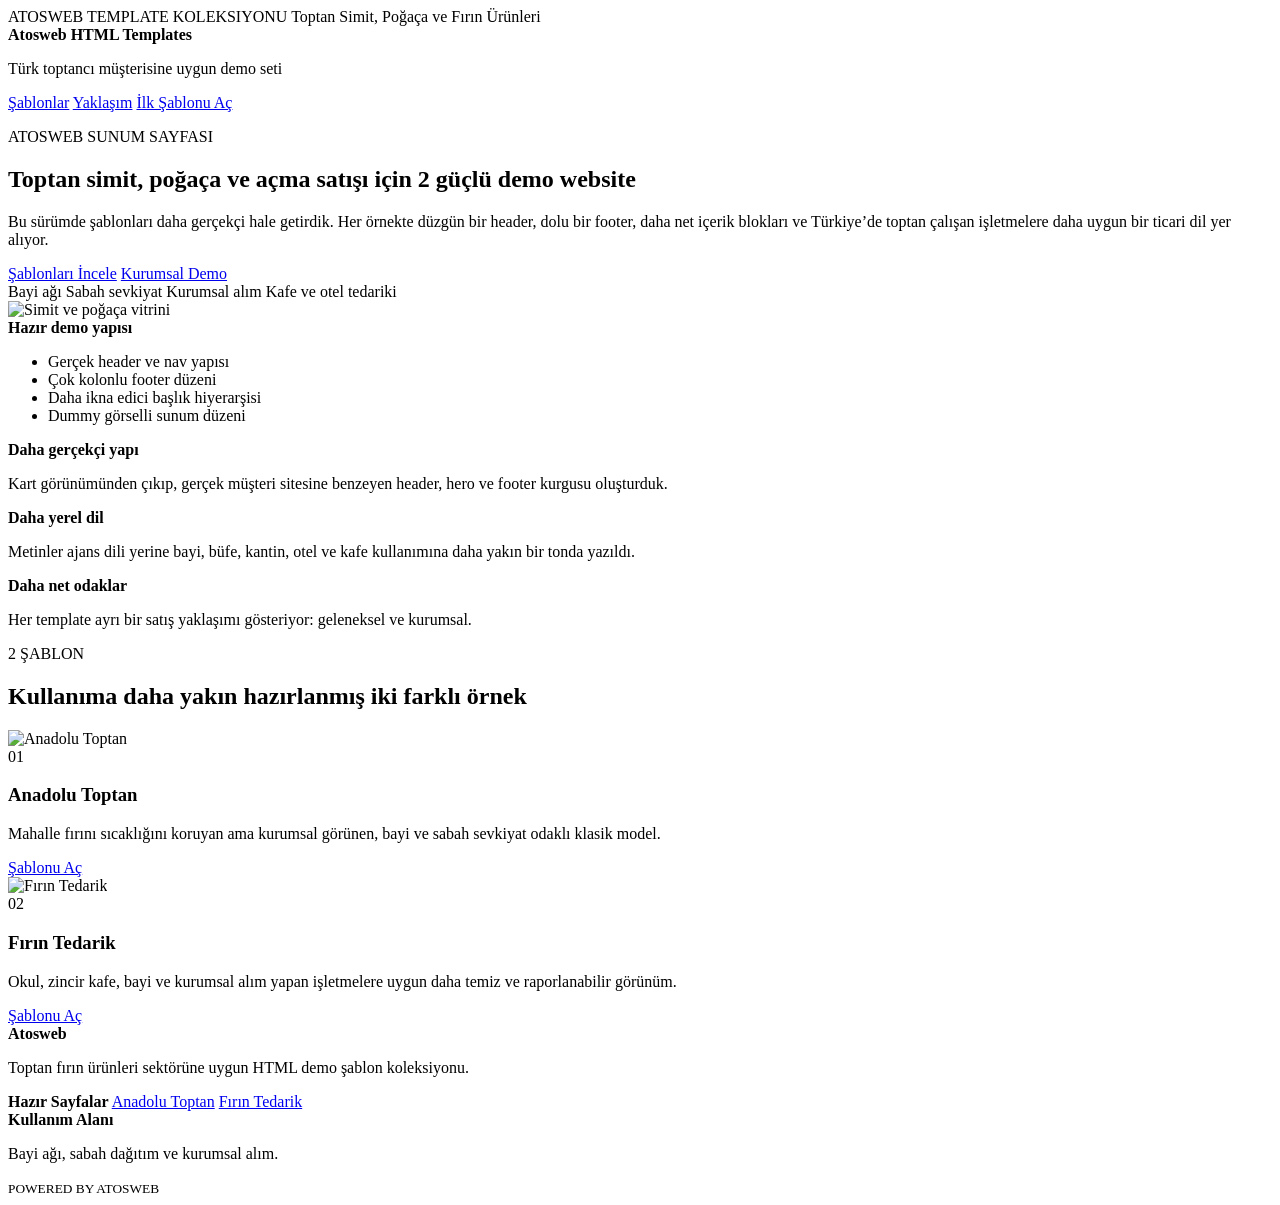
==== index.html @ 0aaf2537 "Add overview page for template pack 1" ====
<!DOCTYPE html>
<html lang="tr">
  <head>
    <meta charset="UTF-8" />
    <meta name="viewport" content="width=device-width, initial-scale=1.0" />
    <title>Atosweb HTML Templates</title>
    <link rel="preconnect" href="https://fonts.googleapis.com" />
    <link rel="preconnect" href="https://fonts.gstatic.com" crossorigin />
    <link
      href="https://fonts.googleapis.com/css2?family=Manrope:wght@400;500;700;800&family=Merriweather:wght@700&display=swap"
      rel="stylesheet"
    />
    <link rel="stylesheet" href="assets/overview.css" />
  </head>
  <body>
    <div class="utility-bar">
      <div class="container utility-inner">
        <span>ATOSWEB TEMPLATE KOLEKSIYONU</span>
        <span>Toptan Simit, Poğaça ve Fırın Ürünleri</span>
      </div>
    </div>

    <header class="site-header">
      <div class="container nav-row">
        <div class="brand-block">
          <div>
            <strong>Atosweb HTML Templates</strong>
            <p>Türk toptancı müşterisine uygun demo seti</p>
          </div>
        </div>
        <nav class="main-nav">
          <a href="#sablonlar">Şablonlar</a>
          <a href="#neden">Yaklaşım</a>
          <a href="./anadolu-toptan/index.html" class="nav-cta">İlk Şablonu Aç</a>
        </nav>
      </div>
    </header>

    <main>
      <section class="hero">
        <div class="container hero-grid">
          <div class="hero-copy">
            <p class="eyebrow">ATOSWEB SUNUM SAYFASI</p>
            <h1>Toptan simit, poğaça ve açma satışı için 2 güçlü demo website</h1>
            <p class="lead">
              Bu sürümde şablonları daha gerçekçi hale getirdik. Her örnekte düzgün bir
              header, dolu bir footer, daha net içerik blokları ve Türkiye’de toptan
              çalışan işletmelere daha uygun bir ticari dil yer alıyor.
            </p>
            <div class="hero-actions">
              <a href="#sablonlar" class="button primary">Şablonları İncele</a>
              <a href="./firin-tedarik/index.html" class="button secondary">Kurumsal Demo</a>
            </div>
            <div class="hero-tags">
              <span>Bayi ağı</span>
              <span>Sabah sevkiyat</span>
              <span>Kurumsal alım</span>
              <span>Kafe ve otel tedariki</span>
            </div>
          </div>
          <div class="hero-panel">
            <img src="https://commons.wikimedia.org/wiki/Special:Redirect/file/Simit,%20%C3%A7%C3%B6rek,%20a%C3%A7ma%20and%20po%C4%9Fa%C3%A7a.jpg" alt="Simit ve poğaça vitrini" />
            <div class="hero-panel-body">
              <strong>Hazır demo yapısı</strong>
              <ul>
                <li>Gerçek header ve nav yapısı</li>
                <li>Çok kolonlu footer düzeni</li>
                <li>Daha ikna edici başlık hiyerarşisi</li>
                <li>Dummy görselli sunum düzeni</li>
              </ul>
            </div>
          </div>
        </div>
      </section>

      <section class="intro-section" id="neden">
        <div class="container intro-grid">
          <article>
            <strong>Daha gerçekçi yapı</strong>
            <p>
              Kart görünümünden çıkıp, gerçek müşteri sitesine benzeyen header, hero ve
              footer kurgusu oluşturduk.
            </p>
          </article>
          <article>
            <strong>Daha yerel dil</strong>
            <p>
              Metinler ajans dili yerine bayi, büfe, kantin, otel ve kafe kullanımına daha
              yakın bir tonda yazıldı.
            </p>
          </article>
          <article>
            <strong>Daha net odaklar</strong>
            <p>
              Her template ayrı bir satış yaklaşımı gösteriyor: geleneksel ve kurumsal.
            </p>
          </article>
        </div>
      </section>

      <section class="templates" id="sablonlar">
        <div class="container">
          <div class="section-head">
            <p class="eyebrow">2 ŞABLON</p>
            <h2>Kullanıma daha yakın hazırlanmış iki farklı örnek</h2>
          </div>
          <div class="template-grid">
            <article class="template-card">
              <img src="https://commons.wikimedia.org/wiki/Special:Redirect/file/Simit,%20%C3%A7%C3%B6rek,%20a%C3%A7ma%20and%20po%C4%9Fa%C3%A7a.jpg" alt="Anadolu Toptan" />
              <div class="card-body">
                <span class="card-no">01</span>
                <h3>Anadolu Toptan</h3>
                <p>
                  Mahalle fırını sıcaklığını koruyan ama kurumsal görünen, bayi ve sabah
                  sevkiyat odaklı klasik model.
                </p>
                <a href="./anadolu-toptan/index.html">Şablonu Aç</a>
              </div>
            </article>

            <article class="template-card">
              <img src="https://commons.wikimedia.org/wiki/Special:Redirect/file/Turkish_Simit.jpg" alt="Fırın Tedarik" />
              <div class="card-body">
                <span class="card-no">02</span>
                <h3>Fırın Tedarik</h3>
                <p>
                  Okul, zincir kafe, bayi ve kurumsal alım yapan işletmelere uygun daha
                  temiz ve raporlanabilir görünüm.
                </p>
                <a href="./firin-tedarik/index.html">Şablonu Aç</a>
              </div>
            </article>
          </div>
        </div>
      </section>
    </main>

    <footer class="site-footer">
      <div class="container footer-grid">
        <div>
          <strong>Atosweb</strong>
          <p>Toptan fırın ürünleri sektörüne uygun HTML demo şablon koleksiyonu.</p>
        </div>
        <div>
          <strong>Hazır Sayfalar</strong>
          <a href="./anadolu-toptan/index.html">Anadolu Toptan</a>
          <a href="./firin-tedarik/index.html">Fırın Tedarik</a>
        </div>
        <div>
          <strong>Kullanım Alanı</strong>
          <p>Bayi ağı, sabah dağıtım ve kurumsal alım.</p>
        </div>
      </div>
      <div class="container footer-bottom">
        <small>POWERED BY ATOSWEB</small>
      </div>
    </footer>
  </body>
</html>
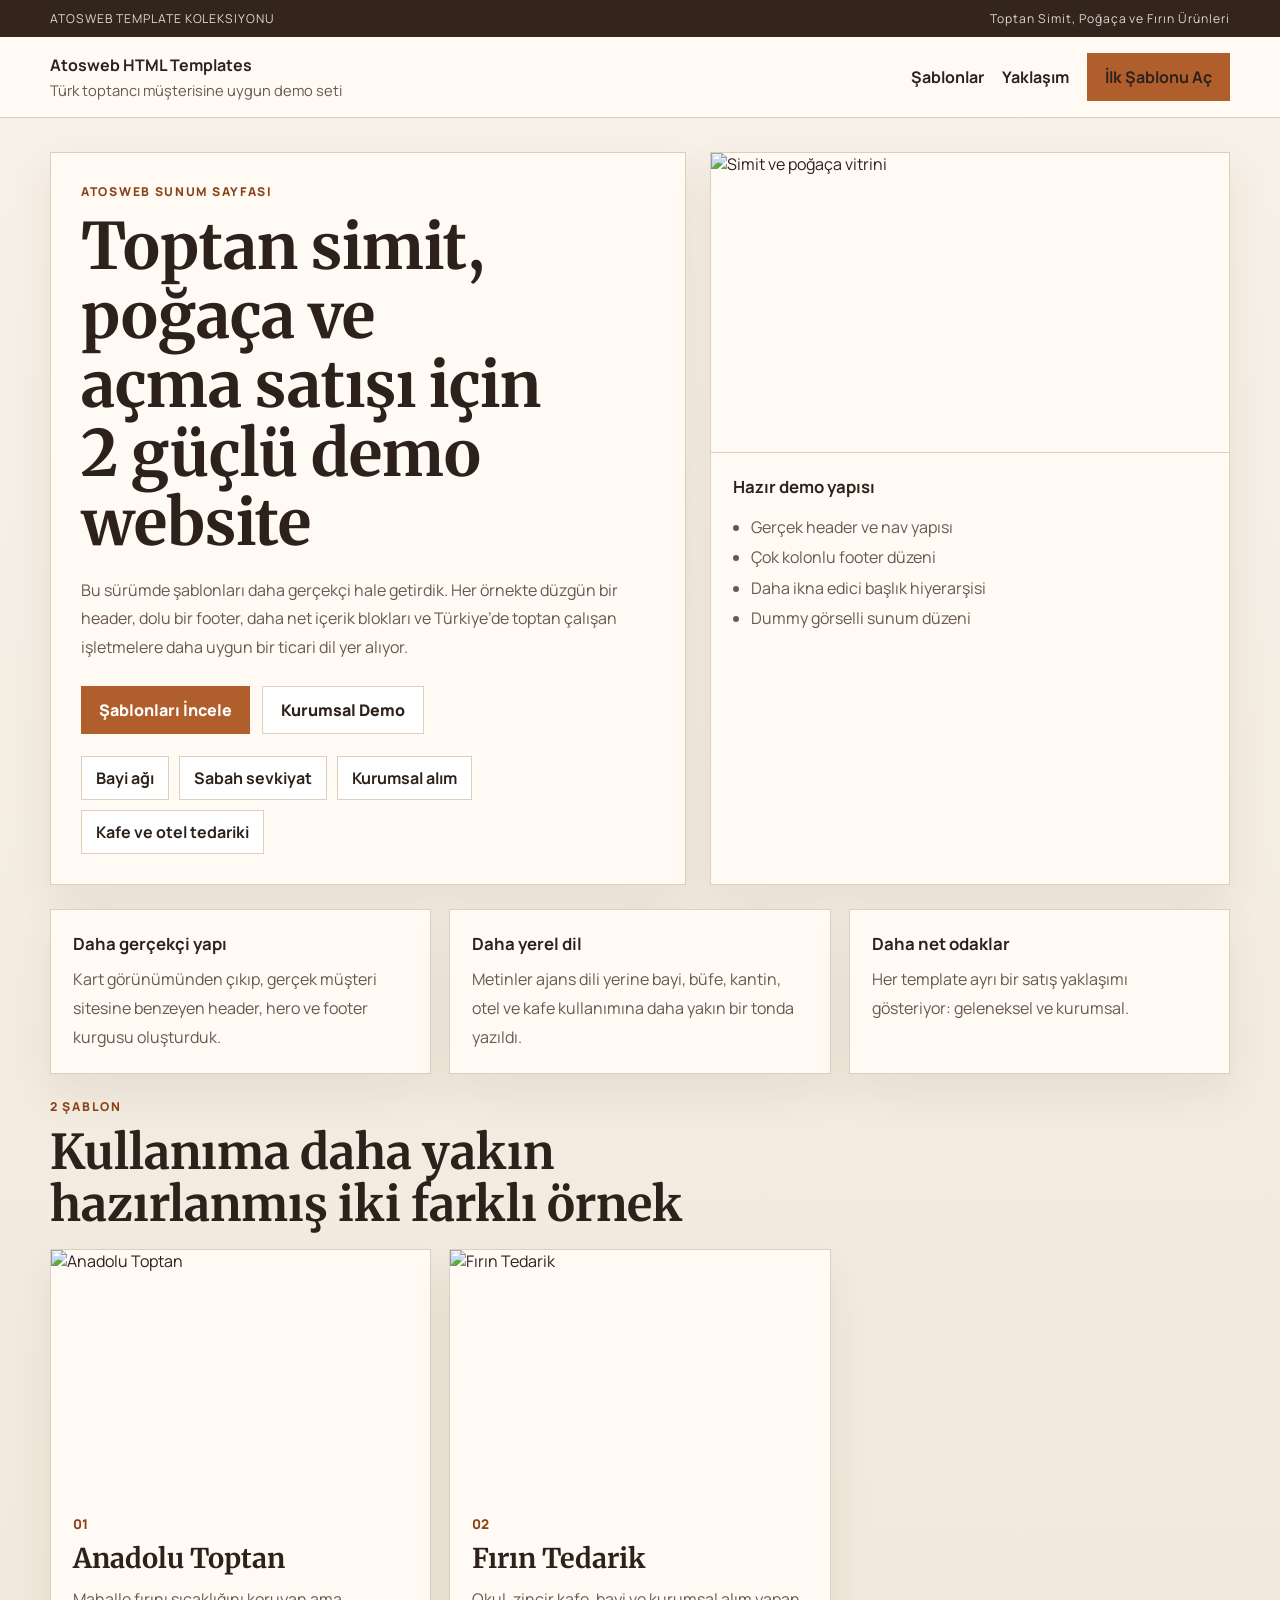
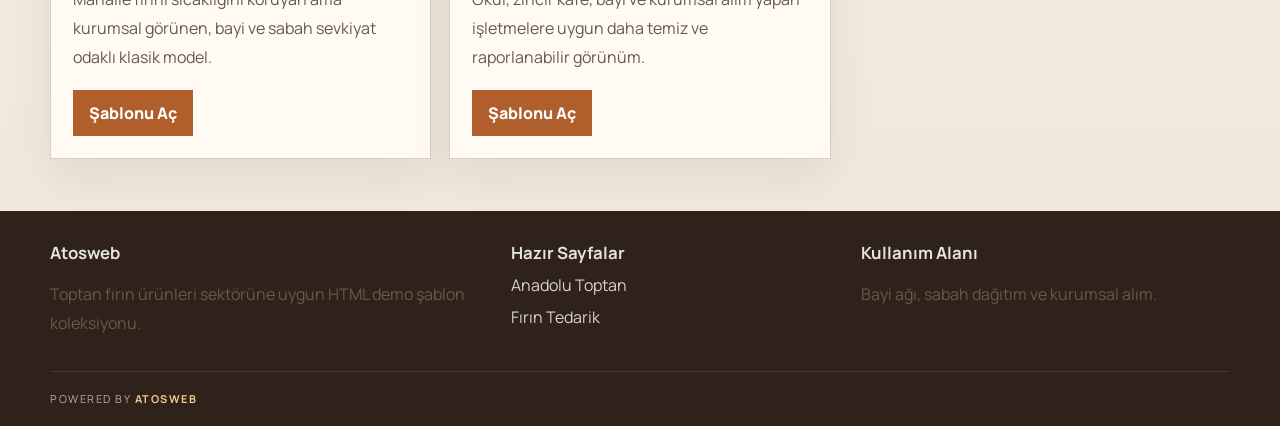
==== commit 6dd9a631: "Professionalize templates with richer content and Bursa localization - Rebuild both templates with m" ====
--- a/index.html
+++ b/index.html
@@ -152,7 +152,7 @@
         </div>
       </div>
       <div class="container footer-bottom">
-        <small>POWERED BY ATOSWEB</small>
+        <small>POWERED BY <a href="https://atos.web.tr" target="_blank" rel="noopener">ATOSWEB</a></small>
       </div>
     </footer>
   </body>
--- a/assets/overview.css
+++ b/assets/overview.css
@@ -0,0 +1,359 @@
+:root {
+  --bg: #efe7da;
+  --paper: #fffaf4;
+  --white: #ffffff;
+  --text: #2d221b;
+  --muted: #68594d;
+  --accent: #b15e2d;
+  --accent-dark: #8d4318;
+  --line: #decebd;
+  --shadow: 0 18px 40px rgba(72, 48, 30, 0.08);
+}
+
+* {
+  box-sizing: border-box;
+}
+
+body {
+  margin: 0;
+  font-family: "Manrope", sans-serif;
+  color: var(--text);
+  background: linear-gradient(180deg, #f8f1e8 0%, var(--bg) 100%);
+}
+
+.container {
+  width: min(1180px, calc(100% - 32px));
+  margin: 0 auto;
+}
+
+.utility-bar {
+  background: #34251c;
+  color: rgba(255, 255, 255, 0.82);
+  font-size: 0.76rem;
+  letter-spacing: 0.08em;
+}
+
+.utility-inner {
+  display: flex;
+  justify-content: space-between;
+  gap: 16px;
+  padding: 10px 0;
+}
+
+.site-header {
+  position: sticky;
+  top: 0;
+  z-index: 10;
+  background: rgba(255, 250, 244, 0.95);
+  border-bottom: 1px solid var(--line);
+  backdrop-filter: blur(10px);
+}
+
+.nav-row {
+  display: flex;
+  justify-content: space-between;
+  align-items: center;
+  gap: 20px;
+  padding: 16px 0;
+}
+
+.brand-block {
+  display: flex;
+  align-items: center;
+  gap: 14px;
+}
+
+.brand-logo {
+  display: block;
+  width: 118px;
+  height: auto;
+}
+
+.brand-block strong {
+  display: block;
+  font-size: 1rem;
+}
+
+.brand-block p {
+  margin: 4px 0 0;
+  color: var(--muted);
+  font-size: 0.92rem;
+}
+
+.main-nav {
+  display: flex;
+  align-items: center;
+  gap: 18px;
+}
+
+.main-nav a {
+  color: var(--text);
+  text-decoration: none;
+  font-weight: 700;
+}
+
+.nav-cta,
+.button.primary,
+.template-card a {
+  color: white;
+  background: var(--accent);
+}
+
+.nav-cta,
+.button {
+  display: inline-flex;
+  align-items: center;
+  justify-content: center;
+  min-height: 48px;
+  padding: 0 18px;
+}
+
+.hero {
+  padding: 34px 0 24px;
+}
+
+.hero-grid {
+  display: grid;
+  grid-template-columns: 1.1fr 0.9fr;
+  gap: 24px;
+  align-items: stretch;
+}
+
+.hero-copy,
+.hero-panel,
+.intro-grid article,
+.template-card {
+  border: 1px solid var(--line);
+  background: var(--paper);
+  box-shadow: var(--shadow);
+}
+
+.hero-copy {
+  padding: 30px;
+}
+
+.eyebrow {
+  margin: 0 0 12px;
+  color: var(--accent-dark);
+  text-transform: uppercase;
+  letter-spacing: 0.14em;
+  font-size: 0.76rem;
+  font-weight: 800;
+}
+
+h1,
+h2,
+h3 {
+  margin: 0;
+  font-family: "Merriweather", serif;
+  line-height: 1.08;
+}
+
+h1 {
+  font-size: clamp(2.4rem, 5vw, 4.3rem);
+  max-width: 11ch;
+}
+
+.lead,
+.card-body p,
+.intro-grid p,
+.footer-grid p {
+  color: var(--muted);
+  line-height: 1.8;
+}
+
+.lead {
+  margin: 18px 0 0;
+  max-width: 60ch;
+}
+
+.hero-actions {
+  display: flex;
+  gap: 12px;
+  margin-top: 24px;
+}
+
+.button {
+  text-decoration: none;
+  font-weight: 800;
+}
+
+.button.secondary {
+  color: var(--text);
+  border: 1px solid var(--line);
+  background: var(--white);
+}
+
+.hero-tags {
+  display: flex;
+  flex-wrap: wrap;
+  gap: 10px;
+  margin-top: 22px;
+}
+
+.hero-tags span {
+  padding: 10px 14px;
+  border: 1px solid var(--line);
+  background: white;
+  font-weight: 700;
+}
+
+.hero-panel {
+  overflow: hidden;
+}
+
+.hero-panel img,
+.template-card img {
+  display: block;
+  width: 100%;
+  object-fit: cover;
+}
+
+.hero-panel img {
+  height: 300px;
+  border-bottom: 1px solid var(--line);
+}
+
+.hero-panel-body {
+  padding: 22px;
+}
+
+.hero-panel-body strong,
+.intro-grid strong,
+.footer-grid strong {
+  display: block;
+  font-size: 1.05rem;
+}
+
+.hero-panel-body ul {
+  margin: 14px 0 0;
+  padding-left: 18px;
+  color: var(--muted);
+  line-height: 1.9;
+}
+
+.intro-section,
+.templates {
+  padding-bottom: 24px;
+}
+
+.intro-grid,
+.template-grid,
+.footer-grid {
+  display: grid;
+  gap: 18px;
+}
+
+.intro-grid {
+  grid-template-columns: repeat(3, minmax(0, 1fr));
+}
+
+.intro-grid article {
+  padding: 22px;
+}
+
+.intro-grid p {
+  margin: 10px 0 0;
+}
+
+.section-head {
+  max-width: 680px;
+  margin-bottom: 18px;
+}
+
+h2 {
+  font-size: clamp(2rem, 4vw, 3rem);
+}
+
+.template-grid {
+  grid-template-columns: repeat(3, minmax(0, 1fr));
+}
+
+.template-card {
+  overflow: hidden;
+}
+
+.template-card img {
+  height: 240px;
+}
+
+.card-body {
+  padding: 22px;
+}
+
+.card-no {
+  color: var(--accent-dark);
+  font-size: 0.84rem;
+  font-weight: 800;
+}
+
+.card-body h3 {
+  margin-top: 10px;
+  font-size: 1.7rem;
+}
+
+.card-body p {
+  margin: 12px 0 18px;
+}
+
+.template-card a {
+  display: inline-flex;
+  align-items: center;
+  justify-content: center;
+  min-height: 46px;
+  padding: 0 16px;
+  text-decoration: none;
+  font-weight: 800;
+}
+
+.site-footer {
+  margin-top: 28px;
+  background: #2f221a;
+  color: rgba(255, 255, 255, 0.88);
+}
+
+.footer-grid {
+  grid-template-columns: 1.2fr 0.9fr 1fr;
+  padding: 30px 0 18px;
+}
+
+.footer-grid a {
+  display: block;
+  margin-top: 10px;
+  color: rgba(255, 255, 255, 0.8);
+  text-decoration: none;
+}
+
+.footer-bottom {
+  padding: 14px 0 18px;
+  border-top: 1px solid rgba(255, 255, 255, 0.1);
+}
+
+.footer-bottom small {
+  color: rgba(255, 255, 255, 0.64);
+  font-size: 0.68rem;
+  letter-spacing: 0.14em;
+}
+.footer-bottom small a {
+  color: #f4c791;
+  text-decoration: none;
+  font-weight: 700;
+  transition: color 0.2s;
+}
+.footer-bottom small a:hover { color: #fff; }
+
+@media (max-width: 980px) {
+  .hero-grid,
+  .intro-grid,
+  .template-grid,
+  .footer-grid {
+    grid-template-columns: 1fr;
+  }
+
+  .nav-row,
+  .main-nav,
+  .utility-inner {
+    flex-direction: column;
+    align-items: flex-start;
+  }
+}
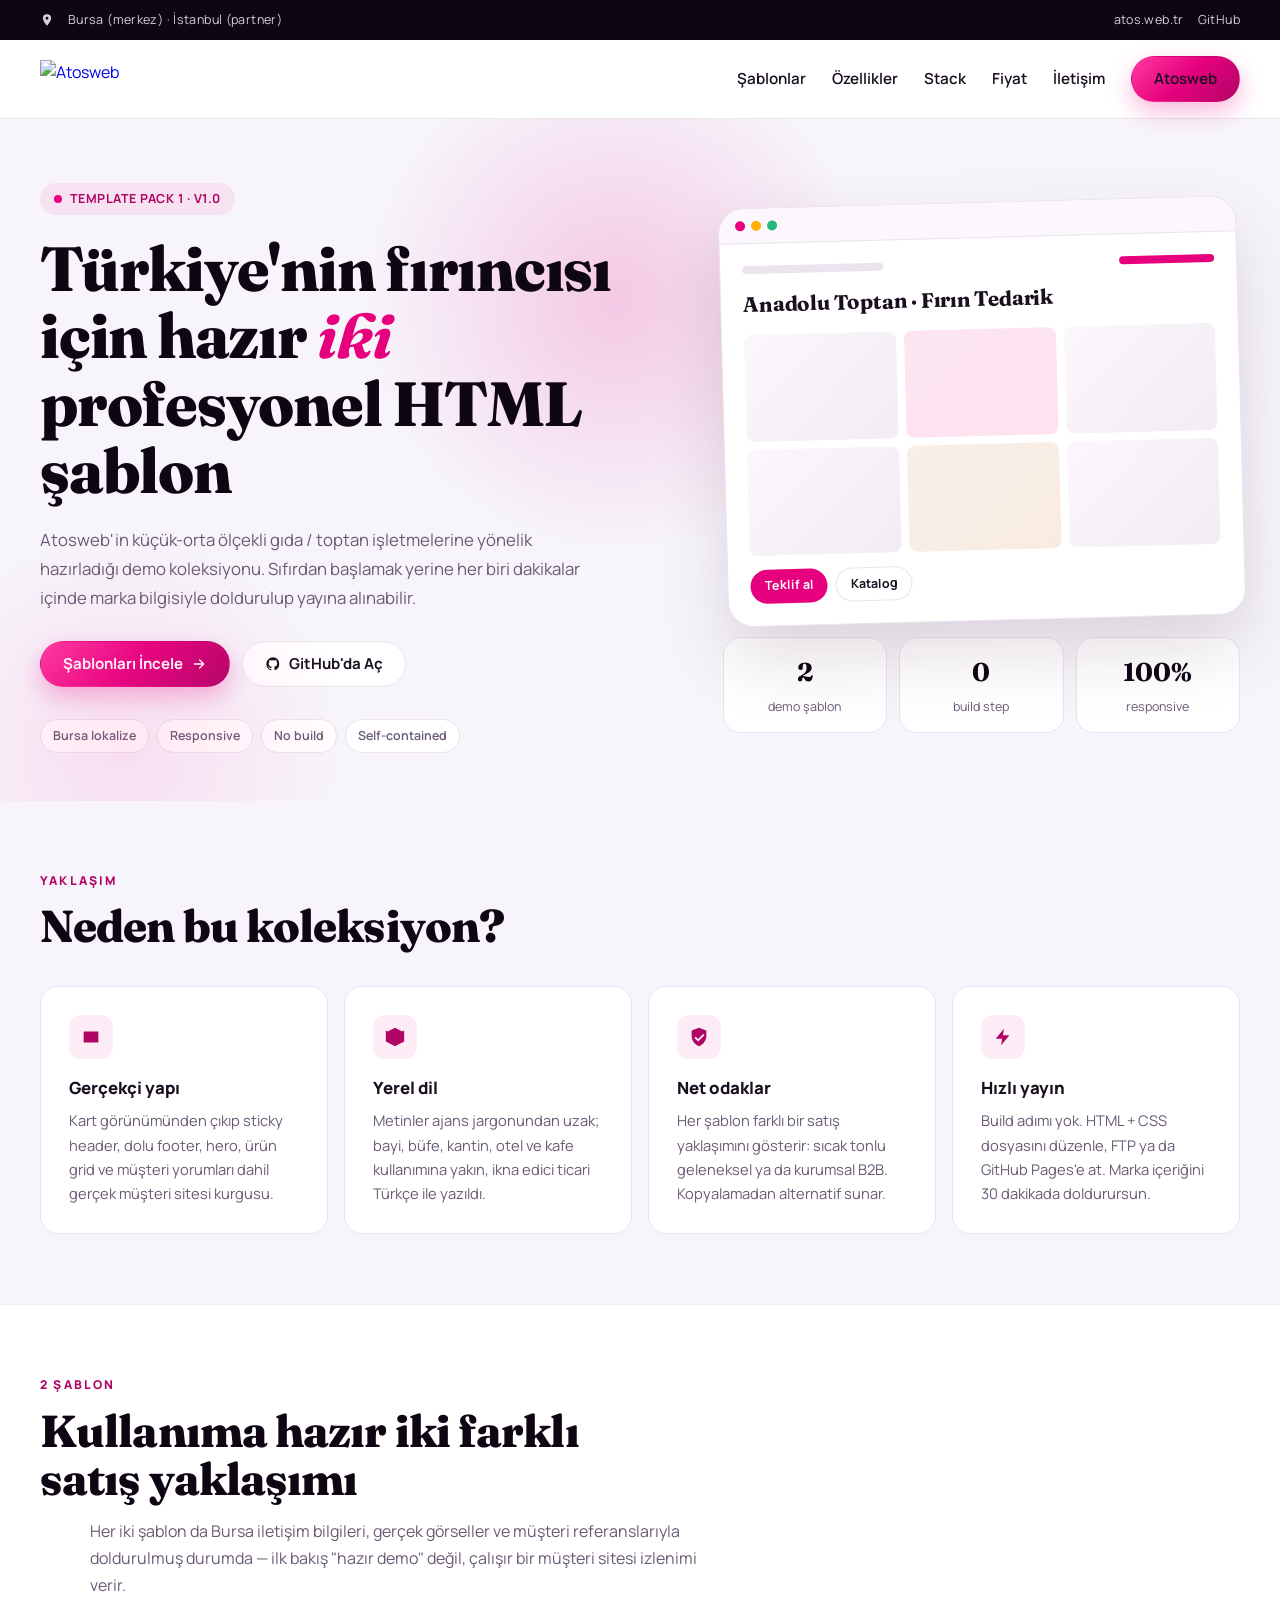
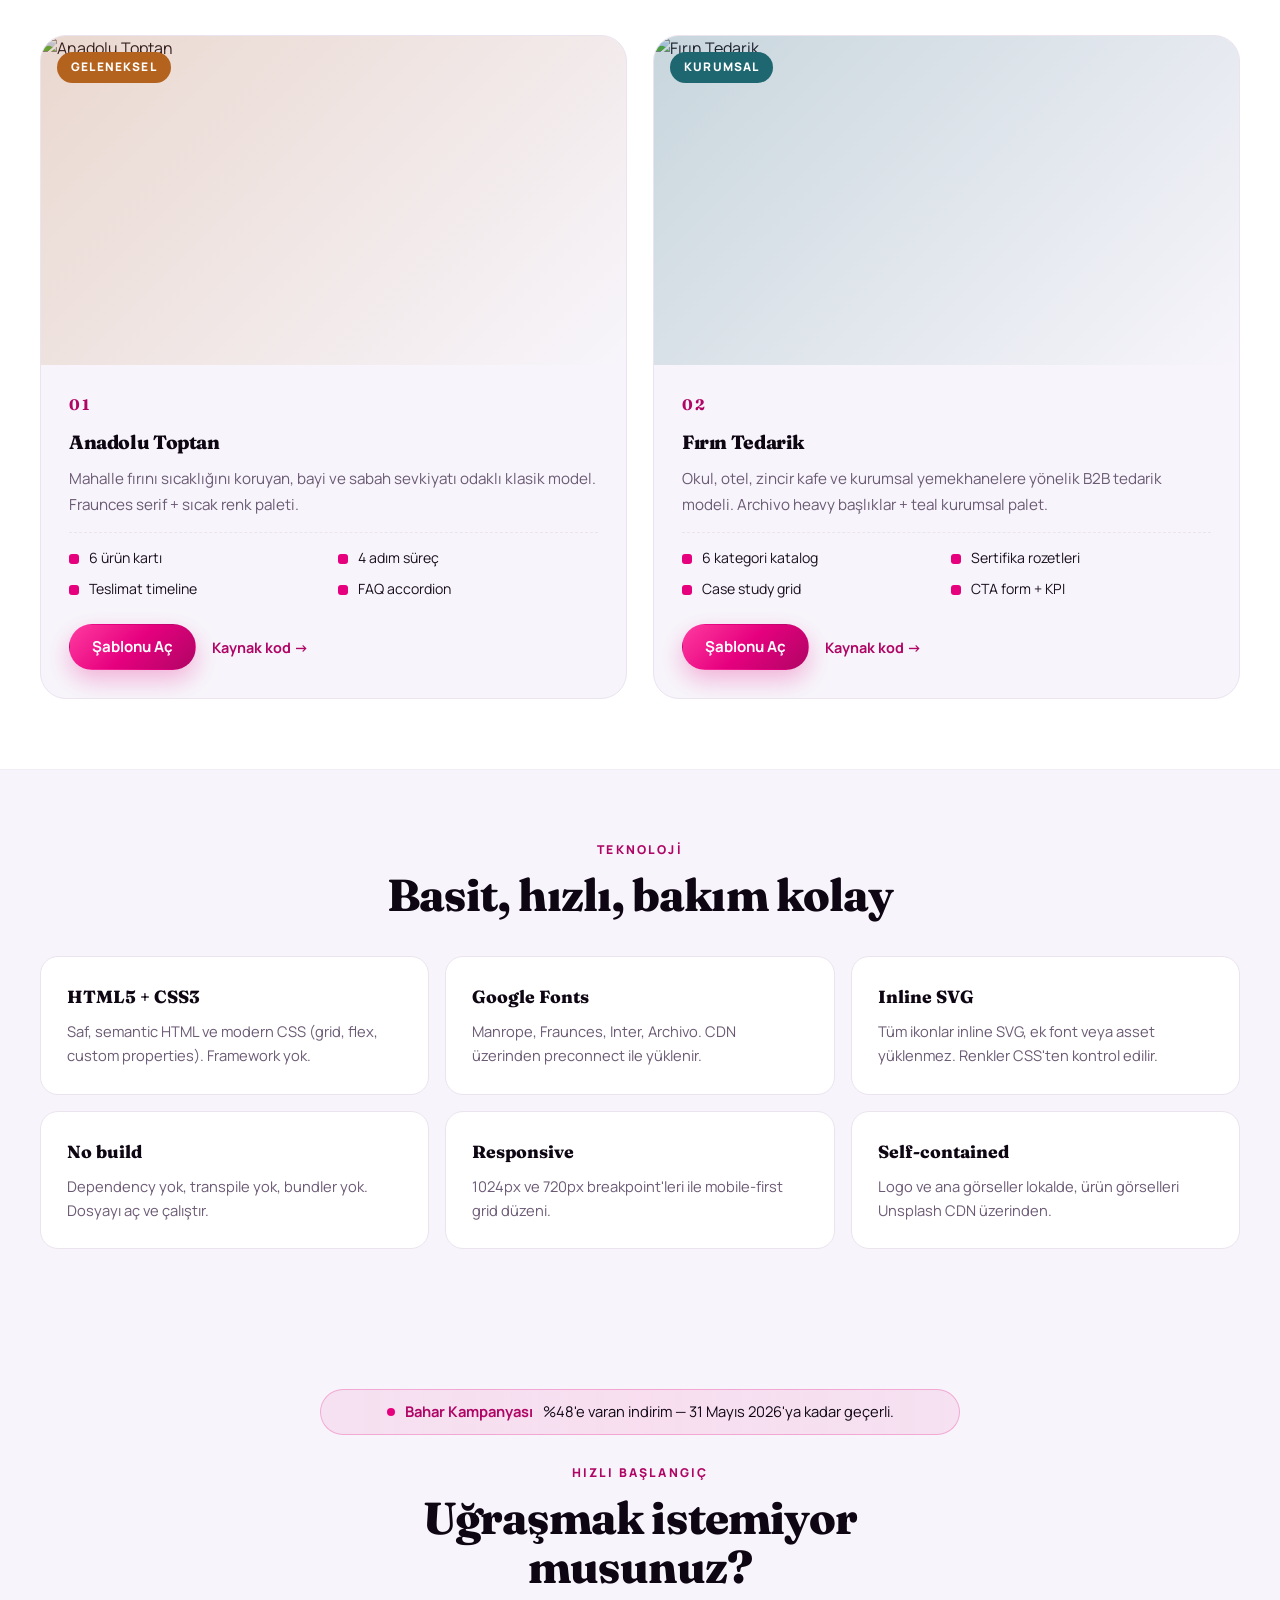
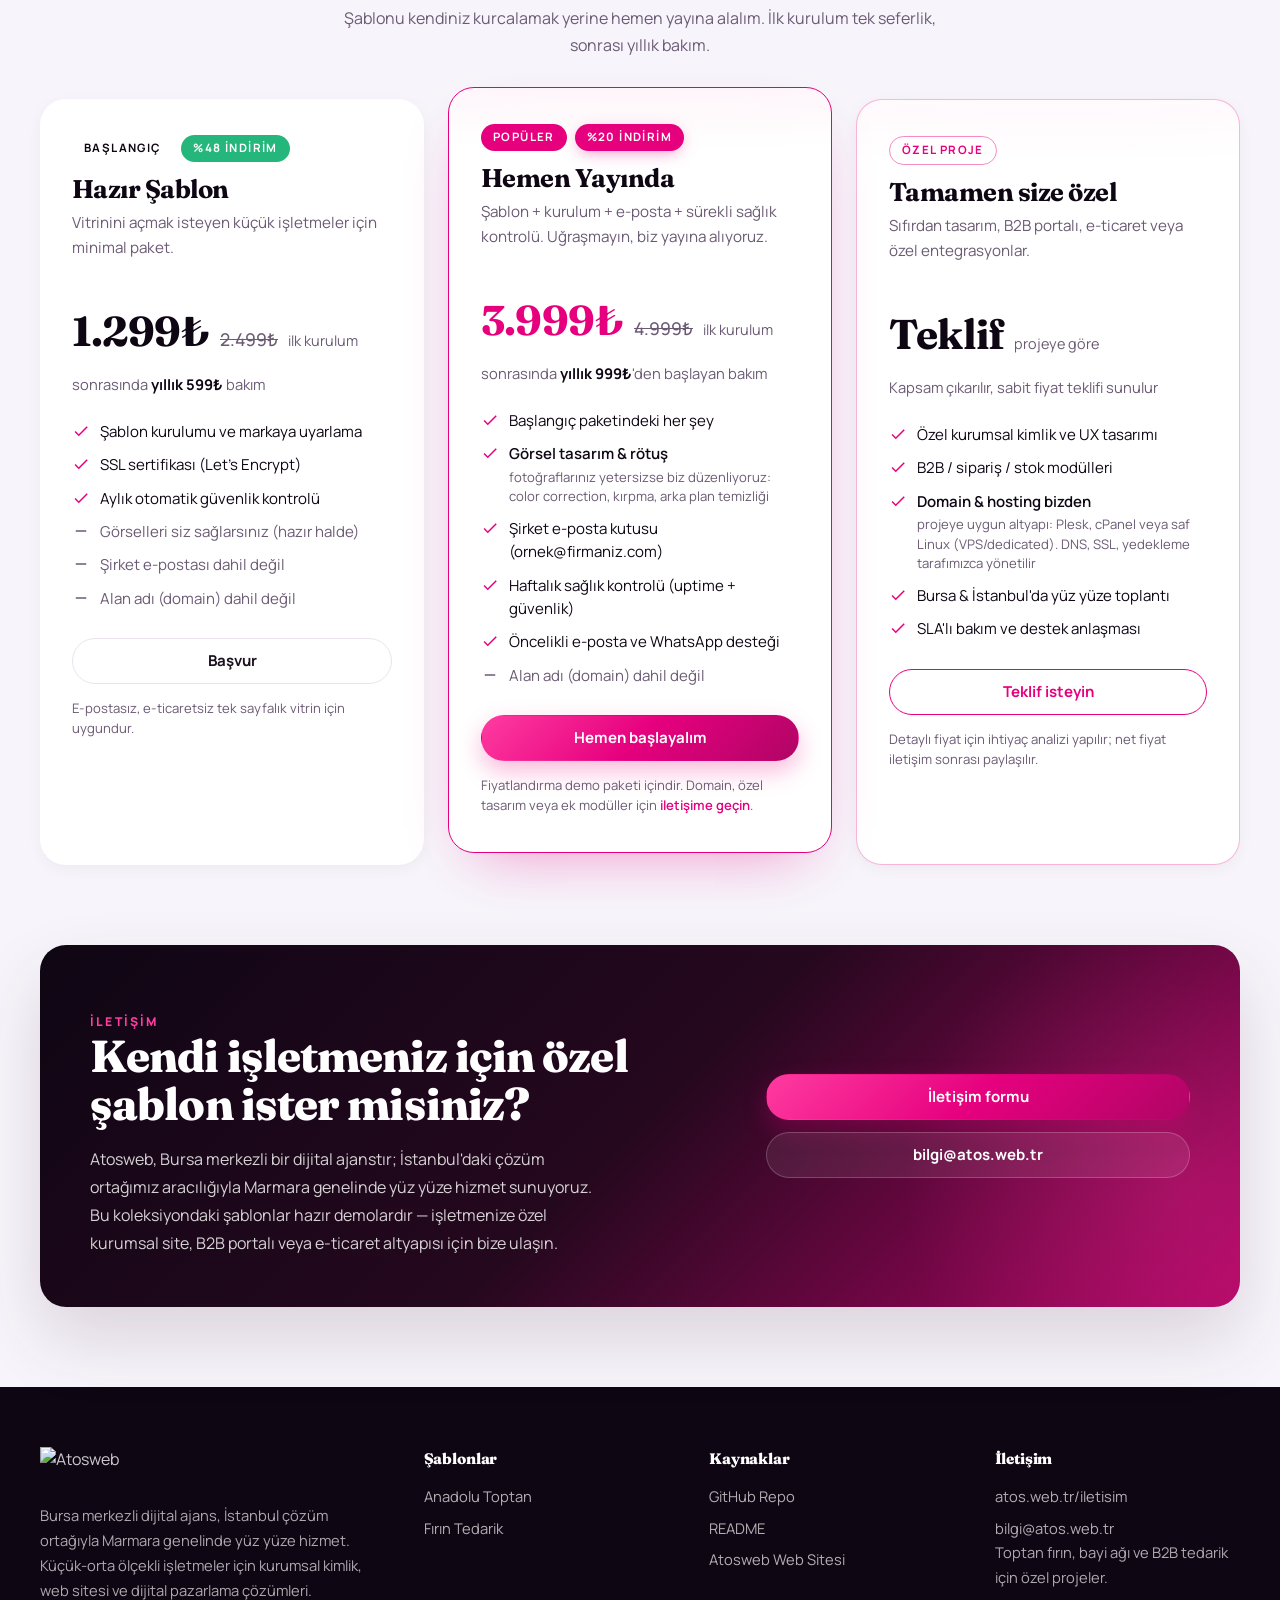
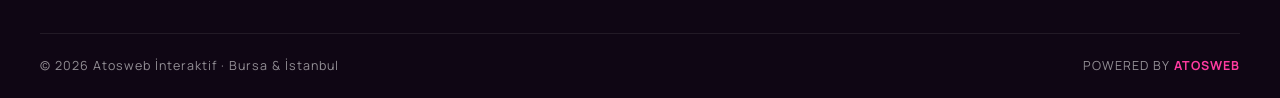
==== commit 1c40546b: "Redesign landing with Fusya brand, pricing tiers, and campaign banner - Rebuild landing page around " ====
--- a/index.html
+++ b/index.html
@@ -3,11 +3,15 @@
   <head>
     <meta charset="UTF-8" />
     <meta name="viewport" content="width=device-width, initial-scale=1.0" />
-    <title>Atosweb HTML Templates</title>
+    <title>Atosweb Template Pack 1 — HTML Demo Koleksiyonu</title>
+    <meta
+      name="description"
+      content="Atosweb'in Bursa merkezli, İstanbul çözüm ortaklı ekibinin küçük-orta ölçekli işletmeler için hazırladığı HTML şablon koleksiyonu. Anadolu Toptan ve Fırın Tedarik demo sayfaları."
+    />
     <link rel="preconnect" href="https://fonts.googleapis.com" />
     <link rel="preconnect" href="https://fonts.gstatic.com" crossorigin />
     <link
-      href="https://fonts.googleapis.com/css2?family=Manrope:wght@400;500;700;800&family=Merriweather:wght@700&display=swap"
+      href="https://fonts.googleapis.com/css2?family=Manrope:wght@400;500;600;700;800&family=Fraunces:ital,wght@0,700;0,800;1,600&display=swap"
       rel="stylesheet"
     />
     <link rel="stylesheet" href="assets/overview.css" />
@@ -15,23 +19,29 @@
   <body>
     <div class="utility-bar">
       <div class="container utility-inner">
-        <span>ATOSWEB TEMPLATE KOLEKSIYONU</span>
-        <span>Toptan Simit, Poğaça ve Fırın Ürünleri</span>
+        <span>
+          <svg viewBox="0 0 24 24" aria-hidden="true"><path d="M12 2a7 7 0 0 0-7 7c0 5.25 7 13 7 13s7-7.75 7-13a7 7 0 0 0-7-7Zm0 9.5A2.5 2.5 0 1 1 12 6.5a2.5 2.5 0 0 1 0 5Z" fill="currentColor"/></svg>
+          Bursa (merkez) · İstanbul (partner)
+        </span>
+        <span>
+          <a href="https://atos.web.tr" target="_blank" rel="noopener">atos.web.tr</a>
+          <a href="https://github.com/altariann/atosweb-template-pack-1" target="_blank" rel="noopener">GitHub</a>
+        </span>
       </div>
     </div>
 
     <header class="site-header">
       <div class="container nav-row">
-        <div class="brand-block">
-          <div>
-            <strong>Atosweb HTML Templates</strong>
-            <p>Türk toptancı müşterisine uygun demo seti</p>
-          </div>
-        </div>
+        <a class="brand" href="#" aria-label="Atosweb">
+          <img src="https://atos.web.tr/assets/images/logos/atosweb-2021-Logo-Fusya.PNG" alt="Atosweb" />
+        </a>
         <nav class="main-nav">
           <a href="#sablonlar">Şablonlar</a>
-          <a href="#neden">Yaklaşım</a>
-          <a href="./anadolu-toptan/index.html" class="nav-cta">İlk Şablonu Aç</a>
+          <a href="#ozellikler">Özellikler</a>
+          <a href="#stack">Stack</a>
+          <a href="#fiyat">Fiyat</a>
+          <a href="#iletisim">İletişim</a>
+          <a href="https://atos.web.tr" target="_blank" rel="noopener" class="nav-cta">Atosweb</a>
         </nav>
       </div>
     </header>
@@ -40,61 +50,96 @@
       <section class="hero">
         <div class="container hero-grid">
           <div class="hero-copy">
-            <p class="eyebrow">ATOSWEB SUNUM SAYFASI</p>
-            <h1>Toptan simit, poğaça ve açma satışı için 2 güçlü demo website</h1>
+            <span class="badge">
+              <span class="dot"></span> Template Pack 1 · v1.0
+            </span>
+            <h1>Türkiye'nin fırıncısı için hazır <em>iki</em> profesyonel HTML şablon</h1>
             <p class="lead">
-              Bu sürümde şablonları daha gerçekçi hale getirdik. Her örnekte düzgün bir
-              header, dolu bir footer, daha net içerik blokları ve Türkiye’de toptan
-              çalışan işletmelere daha uygun bir ticari dil yer alıyor.
+              Atosweb'in küçük-orta ölçekli gıda / toptan işletmelerine yönelik hazırladığı
+              demo koleksiyonu. Sıfırdan başlamak yerine her biri dakikalar içinde marka
+              bilgisiyle doldurulup yayına alınabilir.
             </p>
             <div class="hero-actions">
-              <a href="#sablonlar" class="button primary">Şablonları İncele</a>
-              <a href="./firin-tedarik/index.html" class="button secondary">Kurumsal Demo</a>
+              <a href="#sablonlar" class="button primary">
+                Şablonları İncele
+                <svg viewBox="0 0 24 24" aria-hidden="true"><path d="M5 12h14m-6-6 6 6-6 6" stroke="currentColor" stroke-width="2" stroke-linecap="round" stroke-linejoin="round" fill="none"/></svg>
+              </a>
+              <a href="https://github.com/altariann/atosweb-template-pack-1" target="_blank" rel="noopener" class="button secondary">
+                <svg viewBox="0 0 24 24" aria-hidden="true"><path d="M12 2a10 10 0 0 0-3.2 19.5c.5.1.7-.2.7-.5v-1.7c-2.8.6-3.4-1.3-3.4-1.3-.5-1.2-1.1-1.5-1.1-1.5-.9-.6.1-.6.1-.6 1 .1 1.5 1 1.5 1 .9 1.5 2.4 1.1 3 .8.1-.7.4-1.1.6-1.4-2.2-.3-4.6-1.1-4.6-5 0-1.1.4-2 1-2.7-.1-.3-.5-1.3.1-2.7 0 0 .8-.3 2.7 1a9.4 9.4 0 0 1 5 0c1.9-1.3 2.7-1 2.7-1 .5 1.4.2 2.4.1 2.7.6.7 1 1.6 1 2.7 0 3.9-2.4 4.7-4.6 5 .4.3.7.9.7 1.8v2.7c0 .3.2.6.7.5A10 10 0 0 0 12 2Z" fill="currentColor"/></svg>
+                GitHub'da Aç
+              </a>
             </div>
             <div class="hero-tags">
-              <span>Bayi ağı</span>
-              <span>Sabah sevkiyat</span>
-              <span>Kurumsal alım</span>
-              <span>Kafe ve otel tedariki</span>
+              <span>Bursa lokalize</span>
+              <span>Responsive</span>
+              <span>No build</span>
+              <span>Self-contained</span>
             </div>
           </div>
-          <div class="hero-panel">
-            <img src="https://commons.wikimedia.org/wiki/Special:Redirect/file/Simit,%20%C3%A7%C3%B6rek,%20a%C3%A7ma%20and%20po%C4%9Fa%C3%A7a.jpg" alt="Simit ve poğaça vitrini" />
-            <div class="hero-panel-body">
-              <strong>Hazır demo yapısı</strong>
-              <ul>
-                <li>Gerçek header ve nav yapısı</li>
-                <li>Çok kolonlu footer düzeni</li>
-                <li>Daha ikna edici başlık hiyerarşisi</li>
-                <li>Dummy görselli sunum düzeni</li>
-              </ul>
+          <aside class="hero-panel">
+            <div class="hero-preview">
+              <div class="preview-dots"><i></i><i></i><i></i></div>
+              <div class="preview-body">
+                <div class="preview-row">
+                  <span class="bar w-30"></span>
+                  <span class="bar bar-accent w-20"></span>
+                </div>
+                <div class="preview-title">Anadolu Toptan · Fırın Tedarik</div>
+                <div class="preview-grid">
+                  <span></span><span></span><span></span>
+                  <span></span><span></span><span></span>
+                </div>
+                <div class="preview-cta">
+                  <span class="pill">Teklif al</span>
+                  <span class="pill alt">Katalog</span>
+                </div>
+              </div>
             </div>
-          </div>
-        </div>
-      </section>
-
-      <section class="intro-section" id="neden">
-        <div class="container intro-grid">
-          <article>
-            <strong>Daha gerçekçi yapı</strong>
-            <p>
-              Kart görünümünden çıkıp, gerçek müşteri sitesine benzeyen header, hero ve
-              footer kurgusu oluşturduk.
-            </p>
-          </article>
-          <article>
-            <strong>Daha yerel dil</strong>
-            <p>
-              Metinler ajans dili yerine bayi, büfe, kantin, otel ve kafe kullanımına daha
-              yakın bir tonda yazıldı.
-            </p>
-          </article>
-          <article>
-            <strong>Daha net odaklar</strong>
-            <p>
-              Her template ayrı bir satış yaklaşımı gösteriyor: geleneksel ve kurumsal.
-            </p>
-          </article>
+            <div class="preview-stats">
+              <article><strong>2</strong><span>demo şablon</span></article>
+              <article><strong>0</strong><span>build step</span></article>
+              <article><strong>100%</strong><span>responsive</span></article>
+            </div>
+          </aside>
+        </div>
+      </section>
+
+      <section class="intro-section" id="ozellikler">
+        <div class="container">
+          <div class="section-head">
+            <p class="eyebrow">YAKLAŞIM</p>
+            <h2>Neden bu koleksiyon?</h2>
+          </div>
+          <div class="intro-grid">
+            <article>
+              <div class="ico">
+                <svg viewBox="0 0 24 24"><path d="M4 6h16v12H4z M7 9h10v2H7z M7 13h10v2H7z" fill="currentColor"/></svg>
+              </div>
+              <strong>Gerçekçi yapı</strong>
+              <p>Kart görünümünden çıkıp sticky header, dolu footer, hero, ürün grid ve müşteri yorumları dahil gerçek müşteri sitesi kurgusu.</p>
+            </article>
+            <article>
+              <div class="ico">
+                <svg viewBox="0 0 24 24"><path d="M12 2 2 7l10 5 10-5-10-5Zm0 8L2 5v12l10 5 10-5V5l-10 5Z" fill="currentColor"/></svg>
+              </div>
+              <strong>Yerel dil</strong>
+              <p>Metinler ajans jargonundan uzak; bayi, büfe, kantin, otel ve kafe kullanımına yakın, ikna edici ticari Türkçe ile yazıldı.</p>
+            </article>
+            <article>
+              <div class="ico">
+                <svg viewBox="0 0 24 24"><path d="M12 2 4 5v6c0 5 3.4 9.6 8 11 4.6-1.4 8-6 8-11V5l-8-3Zm-1 15-4-4 1.4-1.4L11 14.2l5.6-5.6L18 10l-7 7Z" fill="currentColor"/></svg>
+              </div>
+              <strong>Net odaklar</strong>
+              <p>Her şablon farklı bir satış yaklaşımını gösterir: sıcak tonlu geleneksel ya da kurumsal B2B. Kopyalamadan alternatif sunar.</p>
+            </article>
+            <article>
+              <div class="ico">
+                <svg viewBox="0 0 24 24"><path d="M13 3 4 14h7l-1 7 9-11h-7l1-7Z" fill="currentColor"/></svg>
+              </div>
+              <strong>Hızlı yayın</strong>
+              <p>Build adımı yok. HTML + CSS dosyasını düzenle, FTP ya da GitHub Pages'e at. Marka içeriğini 30 dakikada doldurursun.</p>
+            </article>
+          </div>
         </div>
       </section>
 
@@ -102,34 +147,278 @@
         <div class="container">
           <div class="section-head">
             <p class="eyebrow">2 ŞABLON</p>
-            <h2>Kullanıma daha yakın hazırlanmış iki farklı örnek</h2>
+            <h2>Kullanıma hazır iki farklı satış yaklaşımı</h2>
+            <p class="section-sub">
+              Her iki şablon da Bursa iletişim bilgileri, gerçek görseller ve müşteri
+              referanslarıyla doldurulmuş durumda — ilk bakış "hazır demo" değil, çalışır
+              bir müşteri sitesi izlenimi verir.
+            </p>
           </div>
           <div class="template-grid">
             <article class="template-card">
-              <img src="https://commons.wikimedia.org/wiki/Special:Redirect/file/Simit,%20%C3%A7%C3%B6rek,%20a%C3%A7ma%20and%20po%C4%9Fa%C3%A7a.jpg" alt="Anadolu Toptan" />
+              <div class="card-media warm">
+                <img src="https://images.unsplash.com/photo-1509440159596-0249088772ff?auto=format&fit=crop&w=1000&q=80" alt="Anadolu Toptan" />
+                <span class="card-badge">Geleneksel</span>
+              </div>
               <div class="card-body">
                 <span class="card-no">01</span>
                 <h3>Anadolu Toptan</h3>
                 <p>
-                  Mahalle fırını sıcaklığını koruyan ama kurumsal görünen, bayi ve sabah
-                  sevkiyat odaklı klasik model.
+                  Mahalle fırını sıcaklığını koruyan, bayi ve sabah sevkiyatı odaklı
+                  klasik model. Fraunces serif + sıcak renk paleti.
                 </p>
-                <a href="./anadolu-toptan/index.html">Şablonu Aç</a>
+                <ul class="card-feats">
+                  <li>6 ürün kartı</li>
+                  <li>4 adım süreç</li>
+                  <li>Teslimat timeline</li>
+                  <li>FAQ accordion</li>
+                </ul>
+                <div class="card-actions">
+                  <a href="./anadolu-toptan/index.html" class="button primary">Şablonu Aç</a>
+                  <a href="https://github.com/altariann/atosweb-template-pack-1/tree/main/anadolu-toptan" target="_blank" rel="noopener" class="card-link">Kaynak kod →</a>
+                </div>
               </div>
             </article>
 
             <article class="template-card">
-              <img src="https://commons.wikimedia.org/wiki/Special:Redirect/file/Turkish_Simit.jpg" alt="Fırın Tedarik" />
+              <div class="card-media cool">
+                <img src="https://images.unsplash.com/photo-1608198093002-ad4e005484ec?auto=format&fit=crop&w=1000&q=80" alt="Fırın Tedarik" />
+                <span class="card-badge alt">Kurumsal</span>
+              </div>
               <div class="card-body">
                 <span class="card-no">02</span>
                 <h3>Fırın Tedarik</h3>
                 <p>
-                  Okul, zincir kafe, bayi ve kurumsal alım yapan işletmelere uygun daha
-                  temiz ve raporlanabilir görünüm.
+                  Okul, otel, zincir kafe ve kurumsal yemekhanelere yönelik B2B tedarik
+                  modeli. Archivo heavy başlıklar + teal kurumsal palet.
                 </p>
-                <a href="./firin-tedarik/index.html">Şablonu Aç</a>
-              </div>
-            </article>
+                <ul class="card-feats">
+                  <li>6 kategori katalog</li>
+                  <li>Sertifika rozetleri</li>
+                  <li>Case study grid</li>
+                  <li>CTA form + KPI</li>
+                </ul>
+                <div class="card-actions">
+                  <a href="./firin-tedarik/index.html" class="button primary">Şablonu Aç</a>
+                  <a href="https://github.com/altariann/atosweb-template-pack-1/tree/main/firin-tedarik" target="_blank" rel="noopener" class="card-link">Kaynak kod →</a>
+                </div>
+              </div>
+            </article>
+          </div>
+        </div>
+      </section>
+
+      <section class="stack-section" id="stack">
+        <div class="container">
+          <div class="section-head centered">
+            <p class="eyebrow">TEKNOLOJİ</p>
+            <h2>Basit, hızlı, bakım kolay</h2>
+          </div>
+          <div class="stack-grid">
+            <article>
+              <strong>HTML5 + CSS3</strong>
+              <p>Saf, semantic HTML ve modern CSS (grid, flex, custom properties). Framework yok.</p>
+            </article>
+            <article>
+              <strong>Google Fonts</strong>
+              <p>Manrope, Fraunces, Inter, Archivo. CDN üzerinden preconnect ile yüklenir.</p>
+            </article>
+            <article>
+              <strong>Inline SVG</strong>
+              <p>Tüm ikonlar inline SVG, ek font veya asset yüklenmez. Renkler CSS'ten kontrol edilir.</p>
+            </article>
+            <article>
+              <strong>No build</strong>
+              <p>Dependency yok, transpile yok, bundler yok. Dosyayı aç ve çalıştır.</p>
+            </article>
+            <article>
+              <strong>Responsive</strong>
+              <p>1024px ve 720px breakpoint'leri ile mobile-first grid düzeni.</p>
+            </article>
+            <article>
+              <strong>Self-contained</strong>
+              <p>Logo ve ana görseller lokalde, ürün görselleri Unsplash CDN üzerinden.</p>
+            </article>
+          </div>
+        </div>
+      </section>
+
+      <section class="pricing-section" id="fiyat">
+        <div class="container">
+          <div class="campaign-banner" role="status">
+            <span class="pulse"></span>
+            <strong>Bahar Kampanyası</strong>
+            <span>%48'e varan indirim — 31 Mayıs 2026'ya kadar geçerli.</span>
+          </div>
+          <div class="section-head centered">
+            <p class="eyebrow">HIZLI BAŞLANGIÇ</p>
+            <h2>Uğraşmak istemiyor musunuz?</h2>
+            <p class="section-sub">
+              Şablonu kendiniz kurcalamak yerine hemen yayına alalım. İlk kurulum tek seferlik,
+              sonrası yıllık bakım.
+            </p>
+          </div>
+          <div class="pricing-grid three-col">
+            <article class="pricing-card">
+              <header>
+                <span class="tag alt">Başlangıç</span>
+                <span class="tag discount">%48 indirim</span>
+                <h3>Hazır Şablon</h3>
+                <p>Vitrinini açmak isteyen küçük işletmeler için minimal paket.</p>
+              </header>
+              <div class="price">
+                <span class="amount">1.299₺</span>
+                <span class="amount-old">2.499₺</span>
+                <span class="unit">ilk kurulum</span>
+              </div>
+              <div class="price-sub">
+                sonrasında <strong>yıllık 599₺</strong> bakım
+              </div>
+              <ul class="price-list">
+                <li>
+                  <svg viewBox="0 0 24 24" aria-hidden="true"><path d="M9 16.2 4.8 12l-1.4 1.4L9 19 21 7l-1.4-1.4Z" fill="currentColor"/></svg>
+                  Şablon kurulumu ve markaya uyarlama
+                </li>
+                <li>
+                  <svg viewBox="0 0 24 24" aria-hidden="true"><path d="M9 16.2 4.8 12l-1.4 1.4L9 19 21 7l-1.4-1.4Z" fill="currentColor"/></svg>
+                  SSL sertifikası (Let's Encrypt)
+                </li>
+                <li>
+                  <svg viewBox="0 0 24 24" aria-hidden="true"><path d="M9 16.2 4.8 12l-1.4 1.4L9 19 21 7l-1.4-1.4Z" fill="currentColor"/></svg>
+                  Aylık otomatik güvenlik kontrolü
+                </li>
+                <li class="muted">
+                  <svg viewBox="0 0 24 24" aria-hidden="true"><path d="M19 13H5v-2h14Z" fill="currentColor"/></svg>
+                  Görselleri siz sağlarsınız (hazır halde)
+                </li>
+                <li class="muted">
+                  <svg viewBox="0 0 24 24" aria-hidden="true"><path d="M19 13H5v-2h14Z" fill="currentColor"/></svg>
+                  Şirket e-postası dahil değil
+                </li>
+                <li class="muted">
+                  <svg viewBox="0 0 24 24" aria-hidden="true"><path d="M19 13H5v-2h14Z" fill="currentColor"/></svg>
+                  Alan adı (domain) dahil değil
+                </li>
+              </ul>
+              <a href="#iletisim" class="button secondary wide">Başvur</a>
+              <small class="fineprint">
+                E-postasız, e-ticaretsiz tek sayfalık vitrin için uygundur.
+              </small>
+            </article>
+
+            <article class="pricing-card featured">
+              <header>
+                <span class="tag">Popüler</span>
+                <span class="tag discount">%20 indirim</span>
+                <h3>Hemen Yayında</h3>
+                <p>Şablon + kurulum + e-posta + sürekli sağlık kontrolü. Uğraşmayın, biz yayına alıyoruz.</p>
+              </header>
+              <div class="price">
+                <span class="amount">3.999₺</span>
+                <span class="amount-old">4.999₺</span>
+                <span class="unit">ilk kurulum</span>
+              </div>
+              <div class="price-sub">
+                sonrasında <strong>yıllık 999₺</strong>'den başlayan bakım
+              </div>
+              <ul class="price-list">
+                <li>
+                  <svg viewBox="0 0 24 24" aria-hidden="true"><path d="M9 16.2 4.8 12l-1.4 1.4L9 19 21 7l-1.4-1.4Z" fill="currentColor"/></svg>
+                  Başlangıç paketindeki her şey
+                </li>
+                <li>
+                  <svg viewBox="0 0 24 24" aria-hidden="true"><path d="M9 16.2 4.8 12l-1.4 1.4L9 19 21 7l-1.4-1.4Z" fill="currentColor"/></svg>
+                  <span>
+                    <strong>Görsel tasarım & rötuş</strong>
+                    <em class="li-note">fotoğraflarınız yetersizse biz düzenliyoruz: color correction, kırpma, arka plan temizliği</em>
+                  </span>
+                </li>
+                <li>
+                  <svg viewBox="0 0 24 24" aria-hidden="true"><path d="M9 16.2 4.8 12l-1.4 1.4L9 19 21 7l-1.4-1.4Z" fill="currentColor"/></svg>
+                  Şirket e-posta kutusu (ornek@firmaniz.com)
+                </li>
+                <li>
+                  <svg viewBox="0 0 24 24" aria-hidden="true"><path d="M9 16.2 4.8 12l-1.4 1.4L9 19 21 7l-1.4-1.4Z" fill="currentColor"/></svg>
+                  Haftalık sağlık kontrolü (uptime + güvenlik)
+                </li>
+                <li>
+                  <svg viewBox="0 0 24 24" aria-hidden="true"><path d="M9 16.2 4.8 12l-1.4 1.4L9 19 21 7l-1.4-1.4Z" fill="currentColor"/></svg>
+                  Öncelikli e-posta ve WhatsApp desteği
+                </li>
+                <li class="muted">
+                  <svg viewBox="0 0 24 24" aria-hidden="true"><path d="M19 13H5v-2h14Z" fill="currentColor"/></svg>
+                  Alan adı (domain) dahil değil
+                </li>
+              </ul>
+              <a href="#iletisim" class="button primary wide">Hemen başlayalım</a>
+              <small class="fineprint">
+                Fiyatlandırma demo paketi içindir. Domain, özel tasarım veya ek modüller için
+                <a href="#iletisim">iletişime geçin</a>.
+              </small>
+            </article>
+
+            <article class="pricing-card accent">
+              <header>
+                <span class="tag accent">Özel Proje</span>
+                <h3>Tamamen size özel</h3>
+                <p>Sıfırdan tasarım, B2B portalı, e-ticaret veya özel entegrasyonlar.</p>
+              </header>
+              <div class="price">
+                <span class="amount">Teklif</span>
+                <span class="unit">projeye göre</span>
+              </div>
+              <div class="price-sub">
+                Kapsam çıkarılır, sabit fiyat teklifi sunulur
+              </div>
+              <ul class="price-list">
+                <li>
+                  <svg viewBox="0 0 24 24" aria-hidden="true"><path d="M9 16.2 4.8 12l-1.4 1.4L9 19 21 7l-1.4-1.4Z" fill="currentColor"/></svg>
+                  Özel kurumsal kimlik ve UX tasarımı
+                </li>
+                <li>
+                  <svg viewBox="0 0 24 24" aria-hidden="true"><path d="M9 16.2 4.8 12l-1.4 1.4L9 19 21 7l-1.4-1.4Z" fill="currentColor"/></svg>
+                  B2B / sipariş / stok modülleri
+                </li>
+                <li>
+                  <svg viewBox="0 0 24 24" aria-hidden="true"><path d="M9 16.2 4.8 12l-1.4 1.4L9 19 21 7l-1.4-1.4Z" fill="currentColor"/></svg>
+                  <span>
+                    <strong>Domain & hosting bizden</strong>
+                    <em class="li-note">projeye uygun altyapı: Plesk, cPanel veya saf Linux (VPS/dedicated). DNS, SSL, yedekleme tarafımızca yönetilir</em>
+                  </span>
+                </li>
+                <li>
+                  <svg viewBox="0 0 24 24" aria-hidden="true"><path d="M9 16.2 4.8 12l-1.4 1.4L9 19 21 7l-1.4-1.4Z" fill="currentColor"/></svg>
+                  Bursa & İstanbul'da yüz yüze toplantı
+                </li>
+                <li>
+                  <svg viewBox="0 0 24 24" aria-hidden="true"><path d="M9 16.2 4.8 12l-1.4 1.4L9 19 21 7l-1.4-1.4Z" fill="currentColor"/></svg>
+                  SLA'lı bakım ve destek anlaşması
+                </li>
+              </ul>
+              <a href="#iletisim" class="button secondary wide">Teklif isteyin</a>
+              <small class="fineprint">
+                Detaylı fiyat için ihtiyaç analizi yapılır; net fiyat iletişim sonrası paylaşılır.
+              </small>
+            </article>
+          </div>
+        </div>
+      </section>
+
+      <section class="cta-section" id="iletisim">
+        <div class="container cta-box">
+          <div>
+            <p class="eyebrow">İLETİŞİM</p>
+            <h2>Kendi işletmeniz için özel şablon ister misiniz?</h2>
+            <p>
+              Atosweb, Bursa merkezli bir dijital ajanstır; İstanbul'daki çözüm ortağımız
+              aracılığıyla Marmara genelinde yüz yüze hizmet sunuyoruz. Bu koleksiyondaki
+              şablonlar hazır demolardır — işletmenize özel kurumsal site, B2B portalı veya
+              e-ticaret altyapısı için bize ulaşın.
+            </p>
+          </div>
+          <div class="cta-actions">
+            <a href="https://atos.web.tr/iletisim" target="_blank" rel="noopener" class="button primary">İletişim formu</a>
+            <a href="mailto:bilgi@atos.web.tr" class="button secondary">bilgi@atos.web.tr</a>
           </div>
         </div>
       </section>
@@ -138,20 +427,29 @@
     <footer class="site-footer">
       <div class="container footer-grid">
         <div>
-          <strong>Atosweb</strong>
-          <p>Toptan fırın ürünleri sektörüne uygun HTML demo şablon koleksiyonu.</p>
+          <img class="footer-logo" src="https://atos.web.tr/assets/images/logos/atosweb-2021-Logo-Beyaz.png" alt="Atosweb" />
+          <p>Bursa merkezli dijital ajans, İstanbul çözüm ortağıyla Marmara genelinde yüz yüze hizmet. Küçük-orta ölçekli işletmeler için kurumsal kimlik, web sitesi ve dijital pazarlama çözümleri.</p>
         </div>
         <div>
-          <strong>Hazır Sayfalar</strong>
+          <strong>Şablonlar</strong>
           <a href="./anadolu-toptan/index.html">Anadolu Toptan</a>
           <a href="./firin-tedarik/index.html">Fırın Tedarik</a>
         </div>
         <div>
-          <strong>Kullanım Alanı</strong>
-          <p>Bayi ağı, sabah dağıtım ve kurumsal alım.</p>
+          <strong>Kaynaklar</strong>
+          <a href="https://github.com/altariann/atosweb-template-pack-1" target="_blank" rel="noopener">GitHub Repo</a>
+          <a href="https://github.com/altariann/atosweb-template-pack-1#readme" target="_blank" rel="noopener">README</a>
+          <a href="https://atos.web.tr" target="_blank" rel="noopener">Atosweb Web Sitesi</a>
+        </div>
+        <div>
+          <strong>İletişim</strong>
+          <a href="https://atos.web.tr/iletisim" target="_blank" rel="noopener">atos.web.tr/iletisim</a>
+          <a href="mailto:bilgi@atos.web.tr">bilgi@atos.web.tr</a>
+          <p>Toptan fırın, bayi ağı ve B2B tedarik için özel projeler.</p>
         </div>
       </div>
       <div class="container footer-bottom">
+        <small>© 2026 Atosweb İnteraktif · Bursa & İstanbul</small>
         <small>POWERED BY <a href="https://atos.web.tr" target="_blank" rel="noopener">ATOSWEB</a></small>
       </div>
     </footer>
--- a/assets/overview.css
+++ b/assets/overview.css
@@ -1,54 +1,81 @@
 :root {
-  --bg: #efe7da;
-  --paper: #fffaf4;
-  --white: #ffffff;
-  --text: #2d221b;
-  --muted: #68594d;
-  --accent: #b15e2d;
-  --accent-dark: #8d4318;
-  --line: #decebd;
-  --shadow: 0 18px 40px rgba(72, 48, 30, 0.08);
-}
-
-* {
-  box-sizing: border-box;
-}
+  --bg: #f7f5fb;
+  --paper: #ffffff;
+  --paper-2: #fbf7fc;
+  --text: #1a0f1e;
+  --muted: #6b5a74;
+  --ink: #0f0614;
+  --accent: #e6007e;
+  --accent-2: #ff3ba0;
+  --accent-dark: #b00565;
+  --accent-soft: rgba(230, 0, 126, 0.08);
+  --warm: #b4631f;
+  --cool: #1f6770;
+  --line: #ebe3ee;
+  --line-soft: #f2ecf4;
+  --shadow-sm: 0 4px 14px rgba(60, 10, 40, 0.05);
+  --shadow: 0 18px 40px rgba(60, 10, 40, 0.09);
+  --shadow-lg: 0 32px 70px rgba(60, 10, 40, 0.14);
+  --radius: 18px;
+  --radius-lg: 26px;
+}
+
+* { box-sizing: border-box; }
+html { scroll-behavior: smooth; }
 
 body {
   margin: 0;
-  font-family: "Manrope", sans-serif;
+  font-family: "Manrope", system-ui, sans-serif;
   color: var(--text);
-  background: linear-gradient(180deg, #f8f1e8 0%, var(--bg) 100%);
-}
+  background: var(--bg);
+  line-height: 1.6;
+  -webkit-font-smoothing: antialiased;
+}
+
+img { max-width: 100%; display: block; }
 
 .container {
-  width: min(1180px, calc(100% - 32px));
+  width: min(1200px, calc(100% - 32px));
   margin: 0 auto;
 }
 
+/* ==== Utility bar ==== */
 .utility-bar {
-  background: #34251c;
+  background: var(--ink);
   color: rgba(255, 255, 255, 0.82);
-  font-size: 0.76rem;
-  letter-spacing: 0.08em;
-}
-
+  font-size: 0.78rem;
+  letter-spacing: 0.03em;
+}
 .utility-inner {
   display: flex;
   justify-content: space-between;
+  align-items: center;
   gap: 16px;
   padding: 10px 0;
 }
-
+.utility-inner > span {
+  display: inline-flex;
+  align-items: center;
+  gap: 14px;
+}
+.utility-inner svg { width: 14px; height: 14px; }
+.utility-bar a {
+  color: inherit;
+  text-decoration: none;
+  transition: color 0.2s;
+}
+.utility-bar a:hover { color: var(--accent-2); }
+
+/* ==== Header ==== */
 .site-header {
   position: sticky;
   top: 0;
-  z-index: 10;
-  background: rgba(255, 250, 244, 0.95);
+  z-index: 20;
+  background: rgba(255, 255, 255, 0.92);
   border-bottom: 1px solid var(--line);
-  backdrop-filter: blur(10px);
-}
-
+  backdrop-filter: saturate(1.4) blur(12px);
+  -webkit-backdrop-filter: saturate(1.4) blur(12px);
+}
 .nav-row {
   display: flex;
   justify-content: space-between;
@@ -56,304 +83,869 @@
   gap: 20px;
   padding: 16px 0;
 }
-
-.brand-block {
-  display: flex;
-  align-items: center;
-  gap: 14px;
-}
-
-.brand-logo {
-  display: block;
-  width: 118px;
-  height: auto;
-}
-
-.brand-block strong {
-  display: block;
-  font-size: 1rem;
-}
-
-.brand-block p {
-  margin: 4px 0 0;
-  color: var(--muted);
-  font-size: 0.92rem;
-}
-
-.main-nav {
-  display: flex;
-  align-items: center;
-  gap: 18px;
-}
-
+.brand {
+  display: inline-flex;
+  align-items: center;
+  text-decoration: none;
+}
+.brand img {
+  height: 38px;
+  width: auto;
+  object-fit: contain;
+}
+
+.main-nav { display: flex; align-items: center; gap: 26px; }
 .main-nav a {
   color: var(--text);
   text-decoration: none;
-  font-weight: 700;
-}
-
-.nav-cta,
-.button.primary,
-.template-card a {
-  color: white;
+  font-weight: 600;
+  font-size: 0.95rem;
+  position: relative;
+  transition: color 0.2s;
+}
+.main-nav a:not(.nav-cta):hover { color: var(--accent-dark); }
+.main-nav a:not(.nav-cta)::after {
+  content: "";
+  position: absolute;
+  left: 0; bottom: -6px;
+  height: 2px; width: 0;
   background: var(--accent);
-}
-
-.nav-cta,
-.button {
+  transition: width 0.25s;
+}
+.main-nav a:not(.nav-cta):hover::after { width: 100%; }
+
+/* ==== Buttons ==== */
+.button, .nav-cta {
   display: inline-flex;
   align-items: center;
   justify-content: center;
-  min-height: 48px;
-  padding: 0 18px;
-}
-
-.hero {
-  padding: 34px 0 24px;
-}
-
-.hero-grid {
-  display: grid;
-  grid-template-columns: 1.1fr 0.9fr;
-  gap: 24px;
-  align-items: stretch;
-}
-
-.hero-copy,
-.hero-panel,
-.intro-grid article,
-.template-card {
-  border: 1px solid var(--line);
-  background: var(--paper);
-  box-shadow: var(--shadow);
-}
-
-.hero-copy {
-  padding: 30px;
+  gap: 8px;
+  min-height: 46px;
+  padding: 0 22px;
+  border-radius: 999px;
+  font-weight: 700;
+  text-decoration: none;
+  font-size: 0.94rem;
+  border: 1px solid transparent;
+  cursor: pointer;
+  transition: transform 0.15s, box-shadow 0.2s, background 0.2s;
+  font-family: inherit;
+}
+.button svg { width: 16px; height: 16px; }
+.button.primary, .nav-cta {
+  color: #fff;
+  background: linear-gradient(135deg, var(--accent-2) 0%, var(--accent) 50%, var(--accent-dark) 100%);
+  box-shadow: 0 10px 24px rgba(230, 0, 126, 0.28);
+}
+.button.primary:hover, .nav-cta:hover {
+  transform: translateY(-1px);
+  box-shadow: 0 14px 28px rgba(230, 0, 126, 0.36);
+}
+.button.secondary {
+  color: var(--text);
+  background: #fff;
+  border-color: var(--line);
+}
+.button.secondary:hover { background: var(--paper-2); border-color: var(--accent-soft); }
+
+/* ==== Typography ==== */
+h1, h2, h3 {
+  font-family: "Fraunces", "Manrope", serif;
+  font-weight: 800;
+  margin: 0;
+  line-height: 1.08;
+  letter-spacing: -0.02em;
+  color: var(--ink);
+}
+h1 {
+  font-size: clamp(2.4rem, 5vw, 3.9rem);
+  max-width: 16ch;
+}
+h1 em {
+  font-style: italic;
+  color: var(--accent);
+  font-weight: 700;
+}
+h2 { font-size: clamp(1.9rem, 3.6vw, 2.8rem); max-width: 18ch; }
+h3 { font-size: 1.2rem; font-weight: 800; }
+
+.lead {
+  margin: 20px 0 0;
+  font-size: 1.05rem;
+  color: var(--muted);
+  max-width: 54ch;
+  line-height: 1.75;
 }
 
 .eyebrow {
   margin: 0 0 12px;
   color: var(--accent-dark);
   text-transform: uppercase;
-  letter-spacing: 0.14em;
+  letter-spacing: 0.18em;
   font-size: 0.76rem;
   font-weight: 800;
 }
 
-h1,
-h2,
-h3 {
+.section-head { max-width: 720px; margin-bottom: 36px; }
+.section-head.centered { margin-left: auto; margin-right: auto; text-align: center; }
+.section-head.centered h1,
+.section-head.centered h2,
+.section-head.centered h3 { margin-left: auto; margin-right: auto; }
+.section-sub {
+  margin: 14px 0 0;
+  color: var(--muted);
+  font-size: 1rem;
+  line-height: 1.75;
+}
+
+/* ==== Hero ==== */
+.hero {
+  padding: 64px 0 48px;
+  position: relative;
+  overflow: hidden;
+}
+.hero::before {
+  content: "";
+  position: absolute;
+  inset: -100px 30% auto auto;
+  width: 560px; height: 560px;
+  background: radial-gradient(circle, rgba(230, 0, 126, 0.18), transparent 65%);
+  pointer-events: none;
+}
+.hero::after {
+  content: "";
+  position: absolute;
+  inset: auto auto -200px -10%;
+  width: 500px; height: 500px;
+  background: radial-gradient(circle, rgba(255, 59, 160, 0.12), transparent 65%);
+  pointer-events: none;
+}
+.hero-grid {
+  display: grid;
+  grid-template-columns: 1.1fr 0.9fr;
+  gap: 50px;
+  align-items: center;
+  position: relative;
+}
+
+.badge {
+  display: inline-flex;
+  align-items: center;
+  gap: 8px;
+  padding: 6px 14px;
+  background: var(--accent-soft);
+  color: var(--accent-dark);
+  border-radius: 999px;
+  font-size: 0.78rem;
+  font-weight: 700;
+  letter-spacing: 0.04em;
+  text-transform: uppercase;
+  margin-bottom: 20px;
+}
+.badge .dot {
+  width: 8px; height: 8px; border-radius: 50%;
+  background: var(--accent);
+  animation: pulse 1.6s infinite;
+}
+@keyframes pulse {
+  0% { box-shadow: 0 0 0 0 rgba(230, 0, 126, 0.5); }
+  100% { box-shadow: 0 0 0 12px rgba(230, 0, 126, 0); }
+}
+
+.hero-actions {
+  display: flex;
+  gap: 12px;
+  margin-top: 28px;
+  flex-wrap: wrap;
+}
+
+.hero-tags {
+  display: flex;
+  gap: 8px;
+  margin: 32px 0 0;
+  flex-wrap: wrap;
+}
+.hero-tags span {
+  padding: 6px 12px;
+  background: var(--paper);
+  border: 1px solid var(--line);
+  border-radius: 999px;
+  font-size: 0.78rem;
+  font-weight: 600;
+  color: var(--muted);
+}
+
+/* Hero preview panel */
+.hero-panel {
+  display: grid;
+  gap: 16px;
+  position: relative;
+}
+.hero-preview {
+  background: var(--paper);
+  border: 1px solid var(--line);
+  border-radius: var(--radius-lg);
+  box-shadow: var(--shadow-lg);
+  overflow: hidden;
+  transform: rotate(-1.5deg);
+  transition: transform 0.3s;
+}
+.hero-preview:hover { transform: rotate(0deg); }
+.preview-dots {
+  display: flex;
+  gap: 6px;
+  padding: 12px 16px;
+  background: var(--paper-2);
+  border-bottom: 1px solid var(--line);
+}
+.preview-dots i {
+  width: 10px; height: 10px;
+  border-radius: 50%;
+  background: var(--line);
+}
+.preview-dots i:first-child { background: var(--accent); }
+.preview-dots i:nth-child(2) { background: #ffb000; }
+.preview-dots i:nth-child(3) { background: #24b67b; }
+
+.preview-body {
+  padding: 22px;
+  display: grid;
+  gap: 14px;
+}
+.preview-row {
+  display: flex;
+  justify-content: space-between;
+  gap: 8px;
+}
+.preview-row .bar {
+  height: 8px;
+  background: var(--line);
+  border-radius: 999px;
+}
+.preview-row .bar.bar-accent { background: var(--accent); }
+.w-30 { width: 30%; }
+.w-20 { width: 20%; }
+.preview-title {
+  font-family: "Fraunces", serif;
+  font-size: 1.3rem;
+  font-weight: 700;
+  letter-spacing: -0.01em;
+}
+.preview-grid {
+  display: grid;
+  grid-template-columns: repeat(3, 1fr);
+  gap: 8px;
+}
+.preview-grid span {
+  aspect-ratio: 1 / 0.7;
+  border-radius: 8px;
+  background: linear-gradient(135deg, var(--paper-2), var(--line-soft));
+}
+.preview-grid span:nth-child(2) { background: linear-gradient(135deg, rgba(230, 0, 126, 0.1), rgba(255, 59, 160, 0.15)); }
+.preview-grid span:nth-child(5) { background: linear-gradient(135deg, rgba(180, 99, 31, 0.1), rgba(210, 127, 54, 0.15)); }
+
+.preview-cta {
+  display: flex;
+  gap: 8px;
+}
+.pill {
+  padding: 6px 14px;
+  border-radius: 999px;
+  background: var(--accent);
+  color: #fff;
+  font-size: 0.78rem;
+  font-weight: 700;
+}
+.pill.alt {
+  background: transparent;
+  border: 1px solid var(--line);
+  color: var(--text);
+}
+
+.preview-stats {
+  display: grid;
+  grid-template-columns: repeat(3, 1fr);
+  gap: 12px;
+}
+.preview-stats article {
+  padding: 14px;
+  background: var(--paper);
+  border: 1px solid var(--line);
+  border-radius: var(--radius);
+  text-align: center;
+}
+.preview-stats strong {
+  display: block;
+  font-family: "Fraunces", serif;
+  font-size: 1.6rem;
+  color: var(--ink);
+}
+.preview-stats span { color: var(--muted); font-size: 0.78rem; }
+
+/* ==== Intro (why) section ==== */
+.intro-section { padding: 70px 0; }
+.intro-grid {
+  display: grid;
+  grid-template-columns: repeat(4, 1fr);
+  gap: 16px;
+}
+.intro-grid article {
+  padding: 28px;
+  background: var(--paper);
+  border: 1px solid var(--line);
+  border-radius: var(--radius);
+  transition: transform 0.2s, box-shadow 0.2s, border-color 0.2s;
+}
+.intro-grid article:hover {
+  transform: translateY(-3px);
+  box-shadow: var(--shadow);
+  border-color: var(--accent-soft);
+}
+.ico {
+  width: 44px; height: 44px;
+  display: flex;
+  align-items: center;
+  justify-content: center;
+  background: var(--accent-soft);
+  color: var(--accent-dark);
+  border-radius: 12px;
+  margin-bottom: 16px;
+}
+.ico svg { width: 22px; height: 22px; }
+.intro-grid strong {
+  display: block;
+  font-size: 1.05rem;
+  font-weight: 800;
+  margin-bottom: 6px;
+}
+.intro-grid p { margin: 0; color: var(--muted); font-size: 0.92rem; line-height: 1.65; }
+
+/* ==== Templates grid ==== */
+.templates {
+  padding: 70px 0;
+  background: var(--paper);
+  border-top: 1px solid var(--line-soft);
+  border-bottom: 1px solid var(--line-soft);
+}
+.template-grid {
+  display: grid;
+  grid-template-columns: repeat(2, 1fr);
+  gap: 26px;
+}
+.template-card {
+  background: var(--bg);
+  border: 1px solid var(--line);
+  border-radius: var(--radius-lg);
+  overflow: hidden;
+  transition: transform 0.25s, box-shadow 0.25s;
+  display: flex;
+  flex-direction: column;
+}
+.template-card:hover {
+  transform: translateY(-4px);
+  box-shadow: var(--shadow-lg);
+}
+.card-media {
+  position: relative;
+  aspect-ratio: 16 / 9;
+  overflow: hidden;
+}
+.card-media img {
+  width: 100%; height: 100%;
+  object-fit: cover;
+  transition: transform 0.5s;
+}
+.template-card:hover .card-media img { transform: scale(1.05); }
+.card-media.warm::after {
+  content: "";
+  position: absolute;
+  inset: 0;
+  background: linear-gradient(135deg, rgba(180, 99, 31, 0.2), transparent);
+  pointer-events: none;
+}
+.card-media.cool::after {
+  content: "";
+  position: absolute;
+  inset: 0;
+  background: linear-gradient(135deg, rgba(31, 103, 112, 0.22), transparent);
+  pointer-events: none;
+}
+.card-badge {
+  position: absolute;
+  top: 16px; left: 16px;
+  padding: 6px 14px;
+  background: var(--warm);
+  color: #fff;
+  font-size: 0.74rem;
+  font-weight: 800;
+  letter-spacing: 0.1em;
+  text-transform: uppercase;
+  border-radius: 999px;
+  z-index: 1;
+}
+.card-badge.alt { background: var(--cool); }
+
+.card-body {
+  padding: 28px;
+  display: flex;
+  flex-direction: column;
+  gap: 14px;
+  flex: 1;
+}
+.card-no {
+  font-family: "Fraunces", serif;
+  font-size: 0.95rem;
+  font-weight: 700;
+  color: var(--accent-dark);
+  letter-spacing: 0.1em;
+}
+.card-body > p { margin: 0; color: var(--muted); line-height: 1.7; font-size: 0.95rem; }
+.card-feats {
+  list-style: none;
+  padding: 14px 0 0;
   margin: 0;
-  font-family: "Merriweather", serif;
-  line-height: 1.08;
-}
-
-h1 {
-  font-size: clamp(2.4rem, 5vw, 4.3rem);
-  max-width: 11ch;
-}
-
-.lead,
-.card-body p,
-.intro-grid p,
-.footer-grid p {
+  border-top: 1px dashed var(--line);
+  display: grid;
+  grid-template-columns: repeat(2, 1fr);
+  gap: 8px;
+}
+.card-feats li {
+  position: relative;
+  padding-left: 20px;
+  font-size: 0.88rem;
+  color: var(--text);
+}
+.card-feats li::before {
+  content: "";
+  position: absolute;
+  left: 0; top: 7px;
+  width: 10px; height: 10px;
+  border-radius: 3px;
+  background: var(--accent);
+}
+
+.card-actions {
+  display: flex;
+  align-items: center;
+  gap: 16px;
+  margin-top: auto;
+  padding-top: 10px;
+}
+.card-link {
+  color: var(--accent-dark);
+  text-decoration: none;
+  font-weight: 700;
+  font-size: 0.9rem;
+  transition: color 0.2s;
+}
+.card-link:hover { color: var(--accent); }
+
+/* ==== Stack section ==== */
+.stack-section { padding: 70px 0; }
+.stack-grid {
+  display: grid;
+  grid-template-columns: repeat(3, 1fr);
+  gap: 16px;
+}
+.stack-grid article {
+  padding: 26px;
+  background: var(--paper);
+  border: 1px solid var(--line);
+  border-radius: var(--radius);
+  transition: transform 0.2s, border-color 0.2s;
+}
+.stack-grid article:hover {
+  transform: translateY(-2px);
+  border-color: var(--accent-soft);
+}
+.stack-grid strong {
+  display: block;
+  font-family: "Fraunces", serif;
+  font-size: 1.1rem;
+  font-weight: 800;
+  margin-bottom: 8px;
+  color: var(--ink);
+}
+.stack-grid p { margin: 0; color: var(--muted); font-size: 0.92rem; line-height: 1.65; }
+
+/* ==== Pricing ==== */
+.pricing-section { padding: 70px 0 40px; }
+.campaign-banner {
+  display: flex;
+  align-items: center;
+  justify-content: center;
+  gap: 10px;
+  flex-wrap: wrap;
+  margin: 0 auto 28px;
+  padding: 10px 20px;
+  max-width: 640px;
+  background: linear-gradient(90deg, rgba(230, 0, 126, 0.08), rgba(255, 59, 160, 0.12), rgba(230, 0, 126, 0.08));
+  border: 1px solid rgba(230, 0, 126, 0.25);
+  border-radius: 999px;
+  color: var(--ink);
+  font-size: 0.92rem;
+  text-align: center;
+}
+.campaign-banner strong { color: var(--accent-dark); font-weight: 700; }
+.campaign-banner .pulse {
+  width: 8px; height: 8px;
+  border-radius: 50%;
+  background: var(--accent);
+  box-shadow: 0 0 0 0 rgba(230, 0, 126, 0.7);
+  animation: pulse 2s infinite;
+}
+.section-sub {
+  max-width: 620px;
+  margin: 14px auto 0;
   color: var(--muted);
-  line-height: 1.8;
-}
-
-.lead {
-  margin: 18px 0 0;
-  max-width: 60ch;
-}
-
-.hero-actions {
-  display: flex;
-  gap: 12px;
-  margin-top: 24px;
-}
-
-.button {
-  text-decoration: none;
-  font-weight: 800;
-}
-
-.button.secondary {
-  color: var(--text);
-  border: 1px solid var(--line);
-  background: var(--white);
-}
-
-.hero-tags {
+  font-size: 1rem;
+  line-height: 1.7;
+}
+.pricing-grid {
+  display: grid;
+  grid-template-columns: repeat(2, 1fr);
+  gap: 28px;
+  margin-top: 40px;
+  align-items: stretch;
+}
+.pricing-grid.three-col {
+  grid-template-columns: repeat(3, 1fr);
+  gap: 24px;
+}
+.pricing-grid.three-col .pricing-card.featured {
+  transform: translateY(-12px);
+  z-index: 1;
+}
+.pricing-grid.three-col .pricing-card.featured:hover {
+  transform: translateY(-16px);
+}
+.pricing-card {
+  display: flex;
+  flex-direction: column;
+  background: #fff;
+  border: 1px solid var(--border);
+  border-radius: var(--radius-lg);
+  padding: 36px 32px;
+  box-shadow: var(--shadow-sm);
+  transition: transform 0.25s ease, box-shadow 0.25s ease, border-color 0.25s ease;
+  position: relative;
+}
+.pricing-card:hover {
+  transform: translateY(-4px);
+  box-shadow: var(--shadow-lg);
+  border-color: var(--accent-soft-border, rgba(230, 0, 126, 0.25));
+}
+.pricing-card.featured {
+  border: 1px solid var(--accent);
+  box-shadow: 0 24px 60px -28px rgba(230, 0, 126, 0.45);
+  background:
+    radial-gradient(1200px 200px at 50% -10%, rgba(230, 0, 126, 0.09), transparent 70%),
+    #fff;
+}
+.pricing-card.accent {
+  border: 1px solid rgba(230, 0, 126, 0.28);
+  background:
+    radial-gradient(1200px 200px at 50% -10%, rgba(230, 0, 126, 0.05), transparent 70%),
+    #fff;
+}
+.pricing-card.accent:hover {
+  border-color: var(--accent);
+  box-shadow: 0 24px 60px -32px rgba(230, 0, 126, 0.35);
+}
+.pricing-card .tag {
+  display: inline-block;
+  align-self: flex-start;
+  padding: 4px 12px;
+  font-size: 0.72rem;
+  font-weight: 700;
+  letter-spacing: 0.12em;
+  text-transform: uppercase;
+  color: #fff;
+  background: var(--accent);
+  border-radius: 999px;
+  margin-bottom: 14px;
+}
+.pricing-card .tag.alt {
+  background: transparent;
+  color: var(--ink);
+  border: 1px solid var(--border);
+}
+.pricing-card .tag.accent {
+  background: transparent;
+  color: var(--accent);
+  border: 1px solid rgba(230, 0, 126, 0.45);
+}
+.pricing-card .tag.discount {
+  background: #24b67b;
+  color: #fff;
+  margin-left: 8px;
+}
+.pricing-card.featured .tag.discount {
+  background: var(--accent);
+  box-shadow: 0 4px 16px -4px rgba(230, 0, 126, 0.5);
+}
+.pricing-card.featured .price .amount { color: var(--accent); }
+.pricing-card header {
+  display: flex;
+  flex-wrap: wrap;
+  align-items: center;
+}
+.pricing-card header h3,
+.pricing-card header > p {
+  flex-basis: 100%;
+}
+.pricing-card .amount-old {
+  font-size: 1.1rem;
+  color: var(--muted);
+  text-decoration: line-through;
+  font-weight: 500;
+  margin-left: 2px;
+}
+.pricing-card.accent .button.secondary {
+  border-color: var(--accent);
+  color: var(--accent);
+}
+.pricing-card.accent .button.secondary:hover {
+  background: var(--accent);
+  color: #fff;
+}
+.pricing-card header h3 {
+  font-family: "Fraunces", serif;
+  font-size: 1.6rem;
+  font-weight: 700;
+  color: var(--ink);
+  margin: 0 0 8px;
+}
+.pricing-card header p {
+  margin: 0 0 20px;
+  color: var(--muted);
+  font-size: 0.95rem;
+  line-height: 1.6;
+}
+.pricing-card .price {
+  display: flex;
+  align-items: baseline;
+  gap: 10px;
+  padding-top: 18px;
+  border-top: 1px dashed var(--border);
+}
+.pricing-card .price .amount {
+  font-family: "Fraunces", serif;
+  font-size: 2.6rem;
+  font-weight: 700;
+  color: var(--ink);
+  letter-spacing: -0.02em;
+}
+.pricing-card .price .unit {
+  color: var(--muted);
+  font-size: 0.9rem;
+}
+.pricing-card .price-sub {
+  margin-top: 8px;
+  color: var(--muted);
+  font-size: 0.92rem;
+}
+.pricing-card .price-sub strong { color: var(--ink); }
+.price-list {
+  list-style: none;
+  padding: 0;
+  margin: 24px 0 28px;
+  display: grid;
+  gap: 10px;
+}
+.price-list li {
+  display: flex;
+  gap: 10px;
+  align-items: flex-start;
+  color: var(--ink);
+  font-size: 0.94rem;
+  line-height: 1.55;
+}
+.price-list li svg {
+  flex-shrink: 0;
+  width: 18px;
+  height: 18px;
+  color: var(--accent);
+  margin-top: 2px;
+}
+.price-list li.muted { color: var(--muted); }
+.price-list li.muted svg { color: var(--muted); }
+.price-list li > span { display: flex; flex-direction: column; gap: 2px; }
+.price-list li strong { font-weight: 600; color: var(--ink); }
+.price-list .li-note {
+  font-style: normal;
+  font-size: 0.82rem;
+  color: var(--muted);
+  line-height: 1.5;
+}
+.button.wide {
+  width: 100%;
+  justify-content: center;
+  text-align: center;
+}
+.pricing-card .fineprint {
+  display: block;
+  margin-top: 14px;
+  color: var(--muted);
+  font-size: 0.82rem;
+  line-height: 1.55;
+}
+.pricing-card .fineprint a { color: var(--accent); text-decoration: none; font-weight: 600; }
+.pricing-card .fineprint a:hover { text-decoration: underline; }
+
+/* ==== CTA section ==== */
+.cta-section {
+  padding: 40px 0 80px;
+}
+.cta-box {
+  display: grid;
+  grid-template-columns: 1.2fr 0.8fr;
+  gap: 40px;
+  align-items: center;
+  padding: 50px;
+  background: linear-gradient(135deg, var(--ink) 0%, #25081e 50%, var(--accent-dark) 100%);
+  color: #fff;
+  border-radius: var(--radius-lg);
+  box-shadow: var(--shadow-lg);
+  position: relative;
+  overflow: hidden;
+}
+.cta-box::before {
+  content: "";
+  position: absolute;
+  inset: auto -20% -50% auto;
+  width: 600px; height: 600px;
+  background: radial-gradient(circle, rgba(255, 59, 160, 0.22), transparent 65%);
+}
+.cta-box > div { position: relative; }
+.cta-box h2 { color: #fff; }
+.cta-box .eyebrow { color: var(--accent-2); }
+.cta-box p {
+  color: rgba(255, 255, 255, 0.82);
+  line-height: 1.75;
+  margin: 16px 0 0;
+  max-width: 52ch;
+}
+.cta-contact {
   display: flex;
   flex-wrap: wrap;
   gap: 10px;
-  margin-top: 22px;
-}
-
-.hero-tags span {
-  padding: 10px 14px;
-  border: 1px solid var(--line);
-  background: white;
-  font-weight: 700;
-}
-
-.hero-panel {
-  overflow: hidden;
-}
-
-.hero-panel img,
-.template-card img {
+  align-items: center;
+  font-size: 0.95rem;
+}
+.cta-contact a {
+  color: #fff;
+  text-decoration: none;
+  font-weight: 600;
+  border-bottom: 1px solid rgba(255, 255, 255, 0.35);
+  padding-bottom: 1px;
+  transition: border-color 0.2s ease;
+}
+.cta-contact a:hover { border-bottom-color: var(--accent-2); }
+.cta-contact .sep { color: rgba(255, 255, 255, 0.5); }
+.cta-actions {
+  display: flex;
+  flex-direction: column;
+  gap: 12px;
+  position: relative;
+}
+.cta-actions .button.secondary {
+  background: rgba(255, 255, 255, 0.08);
+  color: #fff;
+  border-color: rgba(255, 255, 255, 0.2);
+}
+.cta-actions .button.secondary:hover {
+  background: rgba(255, 255, 255, 0.14);
+}
+
+/* ==== Footer ==== */
+.site-footer {
+  background: var(--ink);
+  color: rgba(255, 255, 255, 0.78);
+}
+.footer-grid {
+  display: grid;
+  grid-template-columns: 1.4fr 1fr 1fr 1fr;
+  gap: 40px;
+  padding: 60px 0 30px;
+}
+.footer-logo {
+  height: 40px;
+  width: auto;
+  margin-bottom: 16px;
+}
+.site-footer p {
+  color: rgba(255, 255, 255, 0.66);
+  line-height: 1.7;
+  font-size: 0.92rem;
+  margin: 0;
+}
+.footer-grid > div > strong {
   display: block;
-  width: 100%;
-  object-fit: cover;
-}
-
-.hero-panel img {
-  height: 300px;
-  border-bottom: 1px solid var(--line);
-}
-
-.hero-panel-body {
-  padding: 22px;
-}
-
-.hero-panel-body strong,
-.intro-grid strong,
-.footer-grid strong {
-  display: block;
-  font-size: 1.05rem;
-}
-
-.hero-panel-body ul {
-  margin: 14px 0 0;
-  padding-left: 18px;
-  color: var(--muted);
-  line-height: 1.9;
-}
-
-.intro-section,
-.templates {
-  padding-bottom: 24px;
-}
-
-.intro-grid,
-.template-grid,
-.footer-grid {
-  display: grid;
-  gap: 18px;
-}
-
-.intro-grid {
-  grid-template-columns: repeat(3, minmax(0, 1fr));
-}
-
-.intro-grid article {
-  padding: 22px;
-}
-
-.intro-grid p {
-  margin: 10px 0 0;
-}
-
-.section-head {
-  max-width: 680px;
-  margin-bottom: 18px;
-}
-
-h2 {
-  font-size: clamp(2rem, 4vw, 3rem);
-}
-
-.template-grid {
-  grid-template-columns: repeat(3, minmax(0, 1fr));
-}
-
-.template-card {
-  overflow: hidden;
-}
-
-.template-card img {
-  height: 240px;
-}
-
-.card-body {
-  padding: 22px;
-}
-
-.card-no {
-  color: var(--accent-dark);
-  font-size: 0.84rem;
+  color: #fff;
   font-weight: 800;
-}
-
-.card-body h3 {
-  margin-top: 10px;
-  font-size: 1.7rem;
-}
-
-.card-body p {
-  margin: 12px 0 18px;
-}
-
-.template-card a {
-  display: inline-flex;
-  align-items: center;
-  justify-content: center;
-  min-height: 46px;
-  padding: 0 16px;
-  text-decoration: none;
-  font-weight: 800;
-}
-
-.site-footer {
-  margin-top: 28px;
-  background: #2f221a;
-  color: rgba(255, 255, 255, 0.88);
-}
-
-.footer-grid {
-  grid-template-columns: 1.2fr 0.9fr 1fr;
-  padding: 30px 0 18px;
-}
-
+  margin-bottom: 14px;
+  font-size: 0.95rem;
+  font-family: "Fraunces", serif;
+  letter-spacing: -0.01em;
+}
 .footer-grid a {
   display: block;
-  margin-top: 10px;
-  color: rgba(255, 255, 255, 0.8);
+  margin-top: 8px;
+  color: rgba(255, 255, 255, 0.68);
   text-decoration: none;
-}
-
+  font-size: 0.92rem;
+  transition: color 0.2s;
+}
+.footer-grid a:hover { color: var(--accent-2); }
 .footer-bottom {
-  padding: 14px 0 18px;
-  border-top: 1px solid rgba(255, 255, 255, 0.1);
-}
-
+  display: flex;
+  justify-content: space-between;
+  padding: 22px 0;
+  border-top: 1px solid rgba(255, 255, 255, 0.08);
+  gap: 16px;
+}
 .footer-bottom small {
-  color: rgba(255, 255, 255, 0.64);
-  font-size: 0.68rem;
-  letter-spacing: 0.14em;
+  color: rgba(255, 255, 255, 0.55);
+  font-size: 0.78rem;
+  letter-spacing: 0.08em;
 }
 .footer-bottom small a {
-  color: #f4c791;
+  color: var(--accent-2);
   text-decoration: none;
   font-weight: 700;
   transition: color 0.2s;
 }
 .footer-bottom small a:hover { color: #fff; }
 
-@media (max-width: 980px) {
-  .hero-grid,
-  .intro-grid,
-  .template-grid,
-  .footer-grid {
-    grid-template-columns: 1fr;
-  }
-
-  .nav-row,
-  .main-nav,
-  .utility-inner {
-    flex-direction: column;
-    align-items: flex-start;
-  }
-}
+/* ==== Responsive ==== */
+@media (max-width: 1024px) {
+  .hero-grid { grid-template-columns: 1fr; gap: 36px; }
+  .intro-grid, .stack-grid { grid-template-columns: repeat(2, 1fr); }
+  .template-grid { grid-template-columns: 1fr; }
+  .pricing-grid,
+  .pricing-grid.three-col { grid-template-columns: 1fr; gap: 22px; }
+  .pricing-grid.three-col .pricing-card.featured,
+  .pricing-grid.three-col .pricing-card.featured:hover { transform: none; }
+  .pricing-grid.three-col .pricing-card.featured:hover { transform: translateY(-4px); }
+  .cta-box { grid-template-columns: 1fr; padding: 36px; }
+  .cta-actions { flex-direction: row; }
+  .footer-grid { grid-template-columns: 1fr 1fr; }
+}
+
+@media (max-width: 720px) {
+  .utility-inner { flex-direction: column; align-items: flex-start; gap: 6px; }
+  .utility-inner > span { flex-wrap: wrap; }
+  .nav-row { flex-wrap: wrap; }
+  .main-nav { order: 3; width: 100%; flex-wrap: wrap; gap: 16px; }
+  .main-nav a { font-size: 0.88rem; }
+  .hero { padding: 40px 0 30px; }
+  .intro-grid, .stack-grid, .footer-grid, .preview-stats { grid-template-columns: 1fr; }
+  .card-feats { grid-template-columns: 1fr; }
+  .card-actions { flex-direction: column; align-items: stretch; }
+  .cta-actions { flex-direction: column; }
+  .footer-bottom { flex-direction: column; }
+  .intro-section, .templates, .stack-section, .pricing-section { padding: 48px 0; }
+  .pricing-card { padding: 28px 22px; }
+  .pricing-card .price .amount { font-size: 2.2rem; }
+}
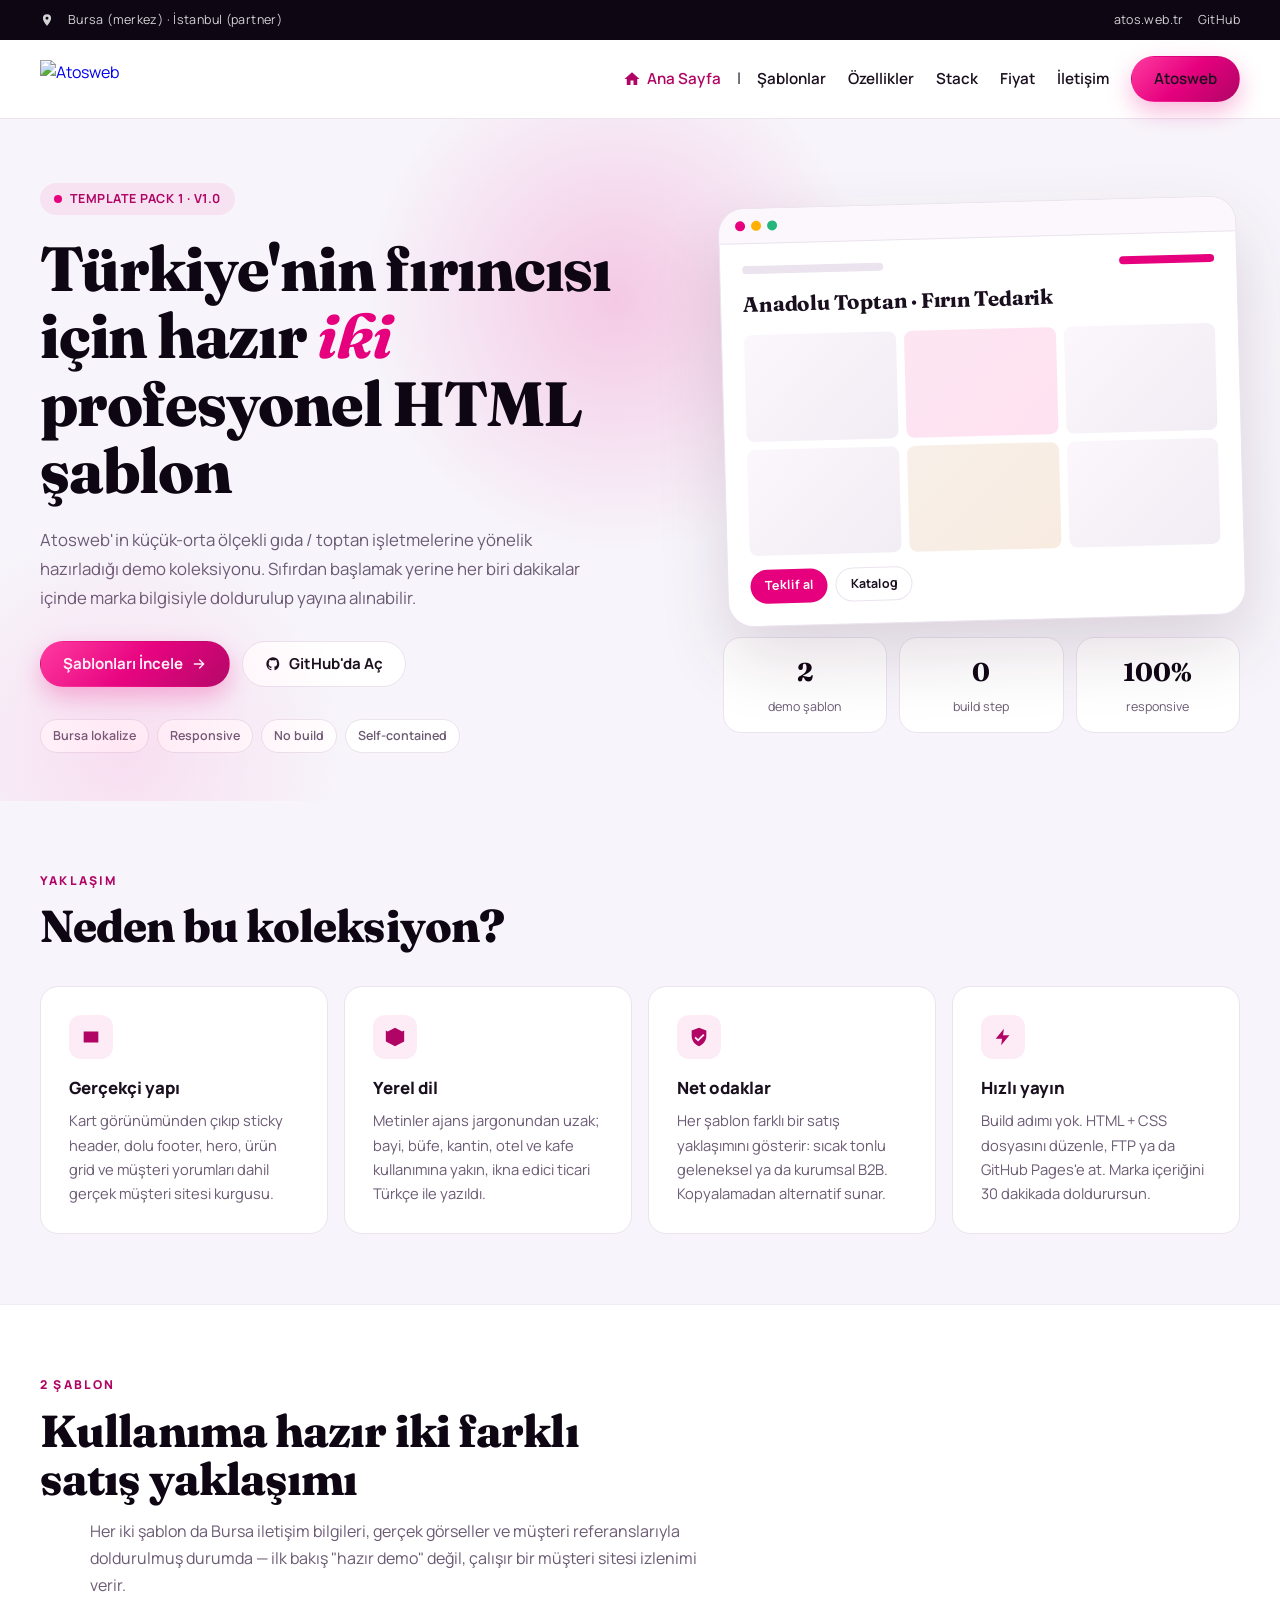
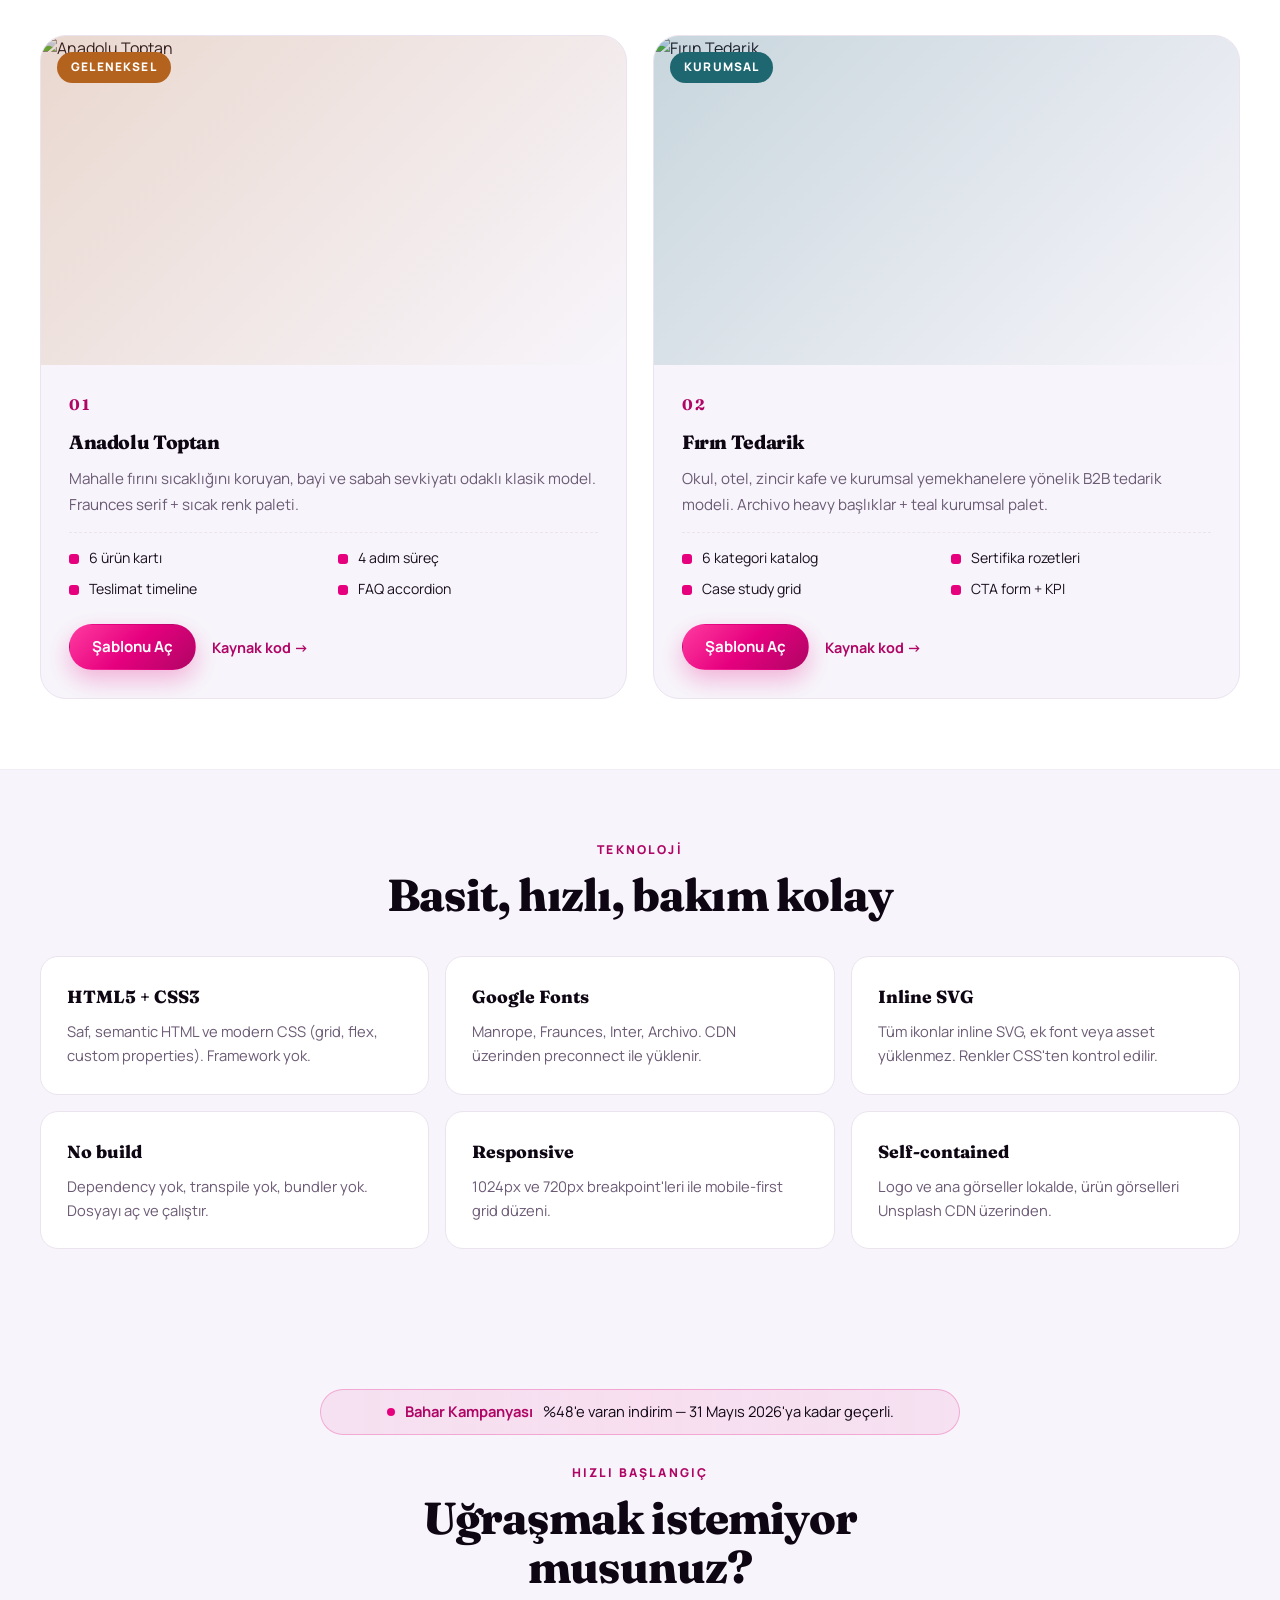
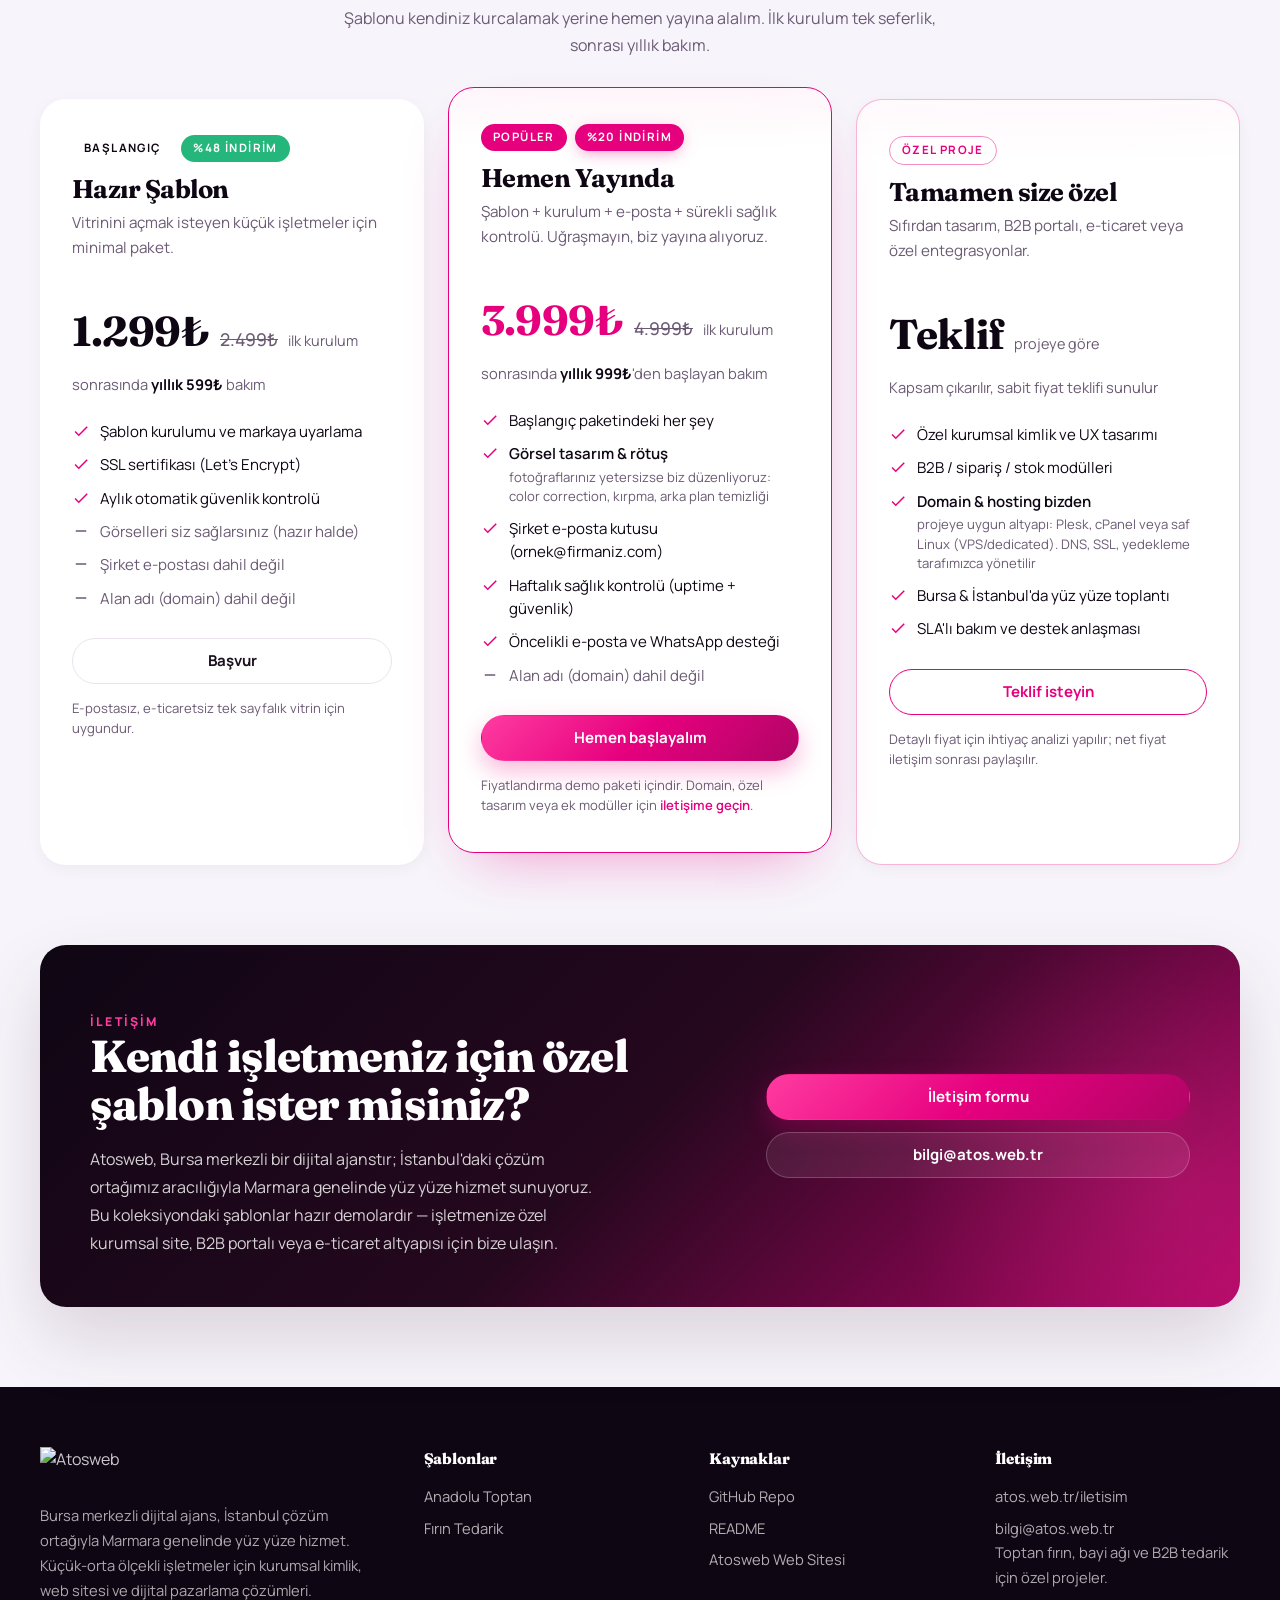
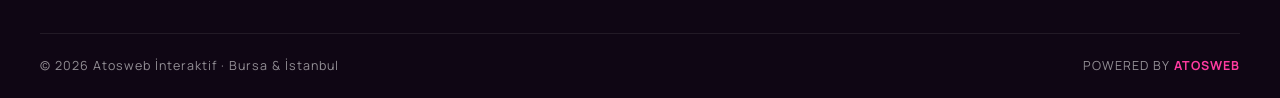
==== commit aa7b5e75: "Add Ana Sayfa home link and separator to landing nav Matches the pattern used in the Anadolu Toptan " ====
--- a/index.html
+++ b/index.html
@@ -3,6 +3,8 @@
   <head>
     <meta charset="UTF-8" />
     <meta name="viewport" content="width=device-width, initial-scale=1.0" />
+    <link rel="icon" type="image/png" href="https://atos.web.tr/assets/icons/favicon.png" />
+    <link rel="apple-touch-icon" href="https://atos.web.tr/assets/icons/favicon.png" />
     <title>Atosweb Template Pack 1 — HTML Demo Koleksiyonu</title>
     <meta
       name="description"
@@ -36,6 +38,11 @@
           <img src="https://atos.web.tr/assets/images/logos/atosweb-2021-Logo-Fusya.PNG" alt="Atosweb" />
         </a>
         <nav class="main-nav">
+          <a href="#top" class="nav-home" aria-label="Ana sayfa">
+            <svg viewBox="0 0 24 24" aria-hidden="true"><path d="M12 3 2 12h3v8h5v-6h4v6h5v-8h3L12 3Z" fill="currentColor"/></svg>
+            <span>Ana Sayfa</span>
+          </a>
+          <span class="nav-sep" aria-hidden="true">|</span>
           <a href="#sablonlar">Şablonlar</a>
           <a href="#ozellikler">Özellikler</a>
           <a href="#stack">Stack</a>
--- a/assets/overview.css
+++ b/assets/overview.css
@@ -94,7 +94,21 @@
   object-fit: contain;
 }
 
-.main-nav { display: flex; align-items: center; gap: 26px; }
+.main-nav { display: flex; align-items: center; gap: 22px; }
+.nav-home {
+  display: inline-flex !important;
+  align-items: center;
+  gap: 6px;
+  color: var(--accent-dark) !important;
+}
+.nav-home svg { width: 18px; height: 18px; }
+.nav-home::after { display: none !important; }
+.nav-sep {
+  color: var(--border);
+  font-weight: 400;
+  user-select: none;
+  margin: 0 -6px;
+}
 .main-nav a {
   color: var(--text);
   text-decoration: none;
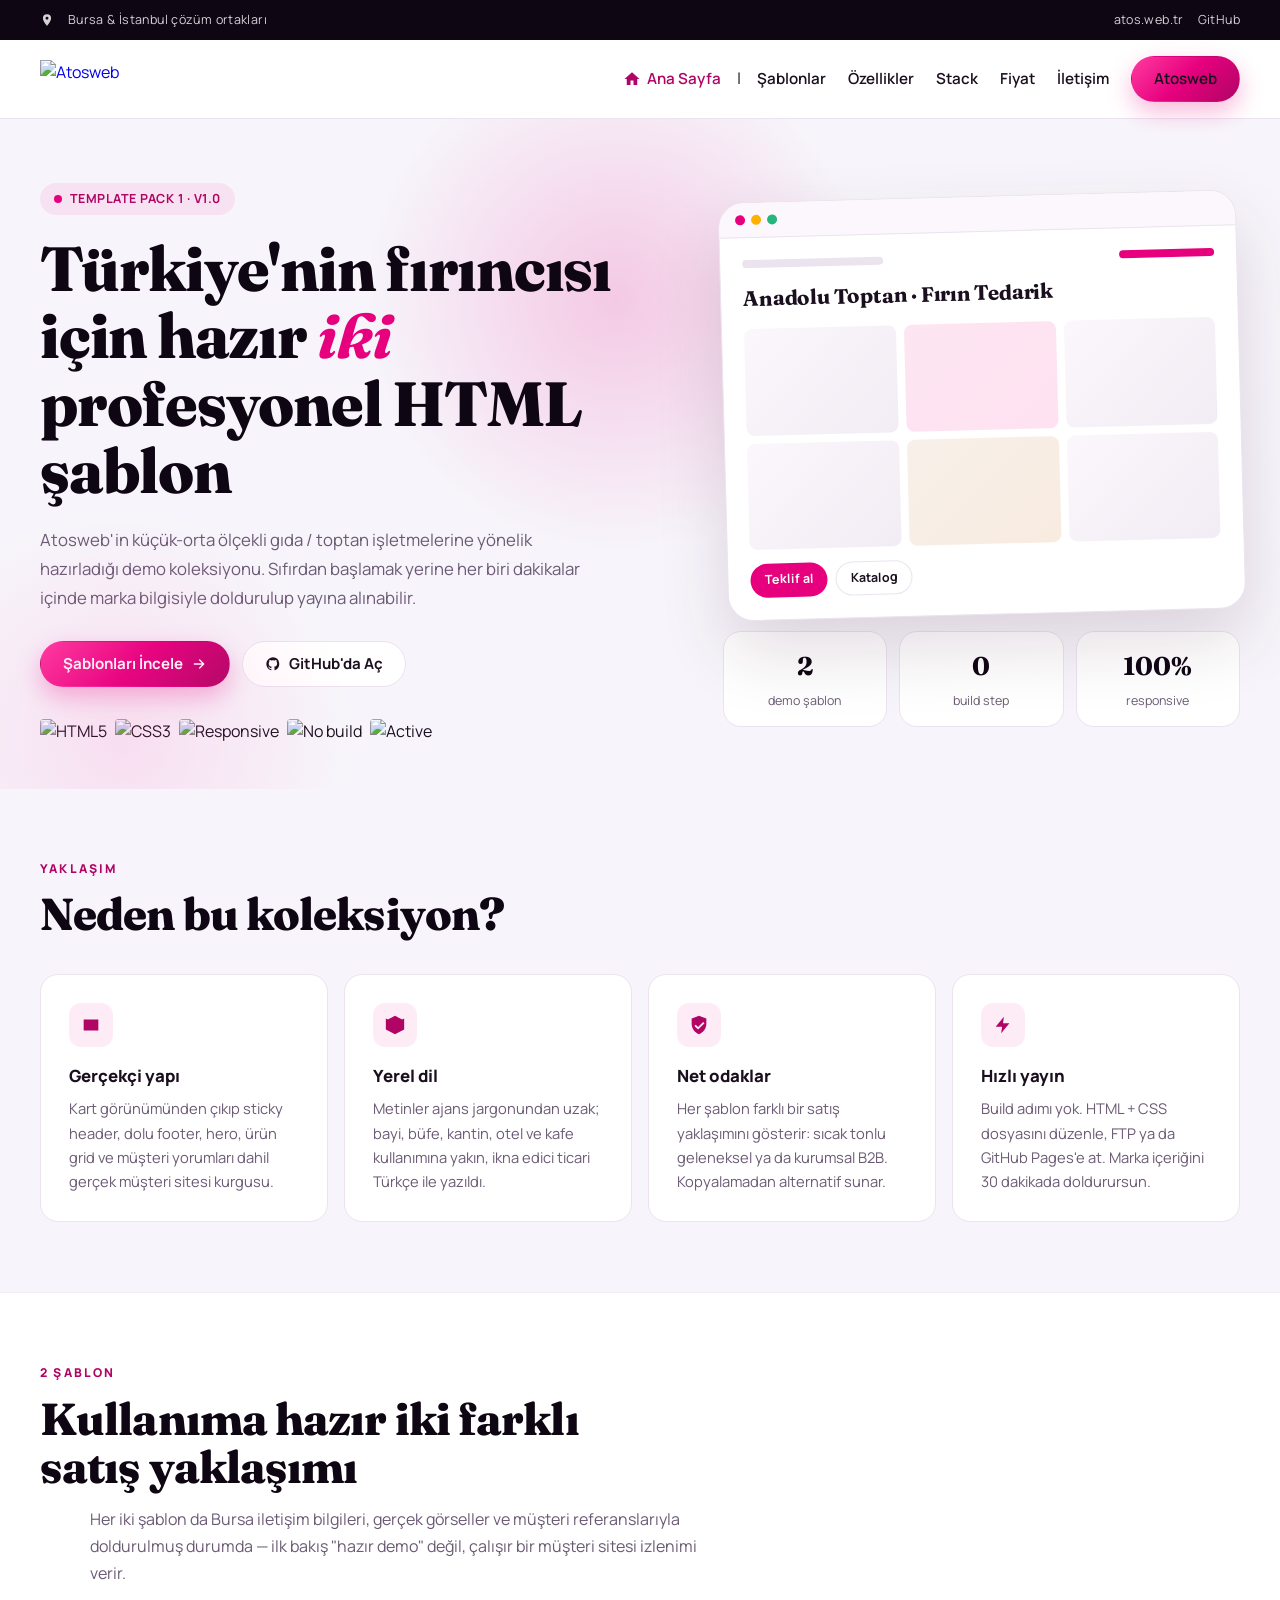
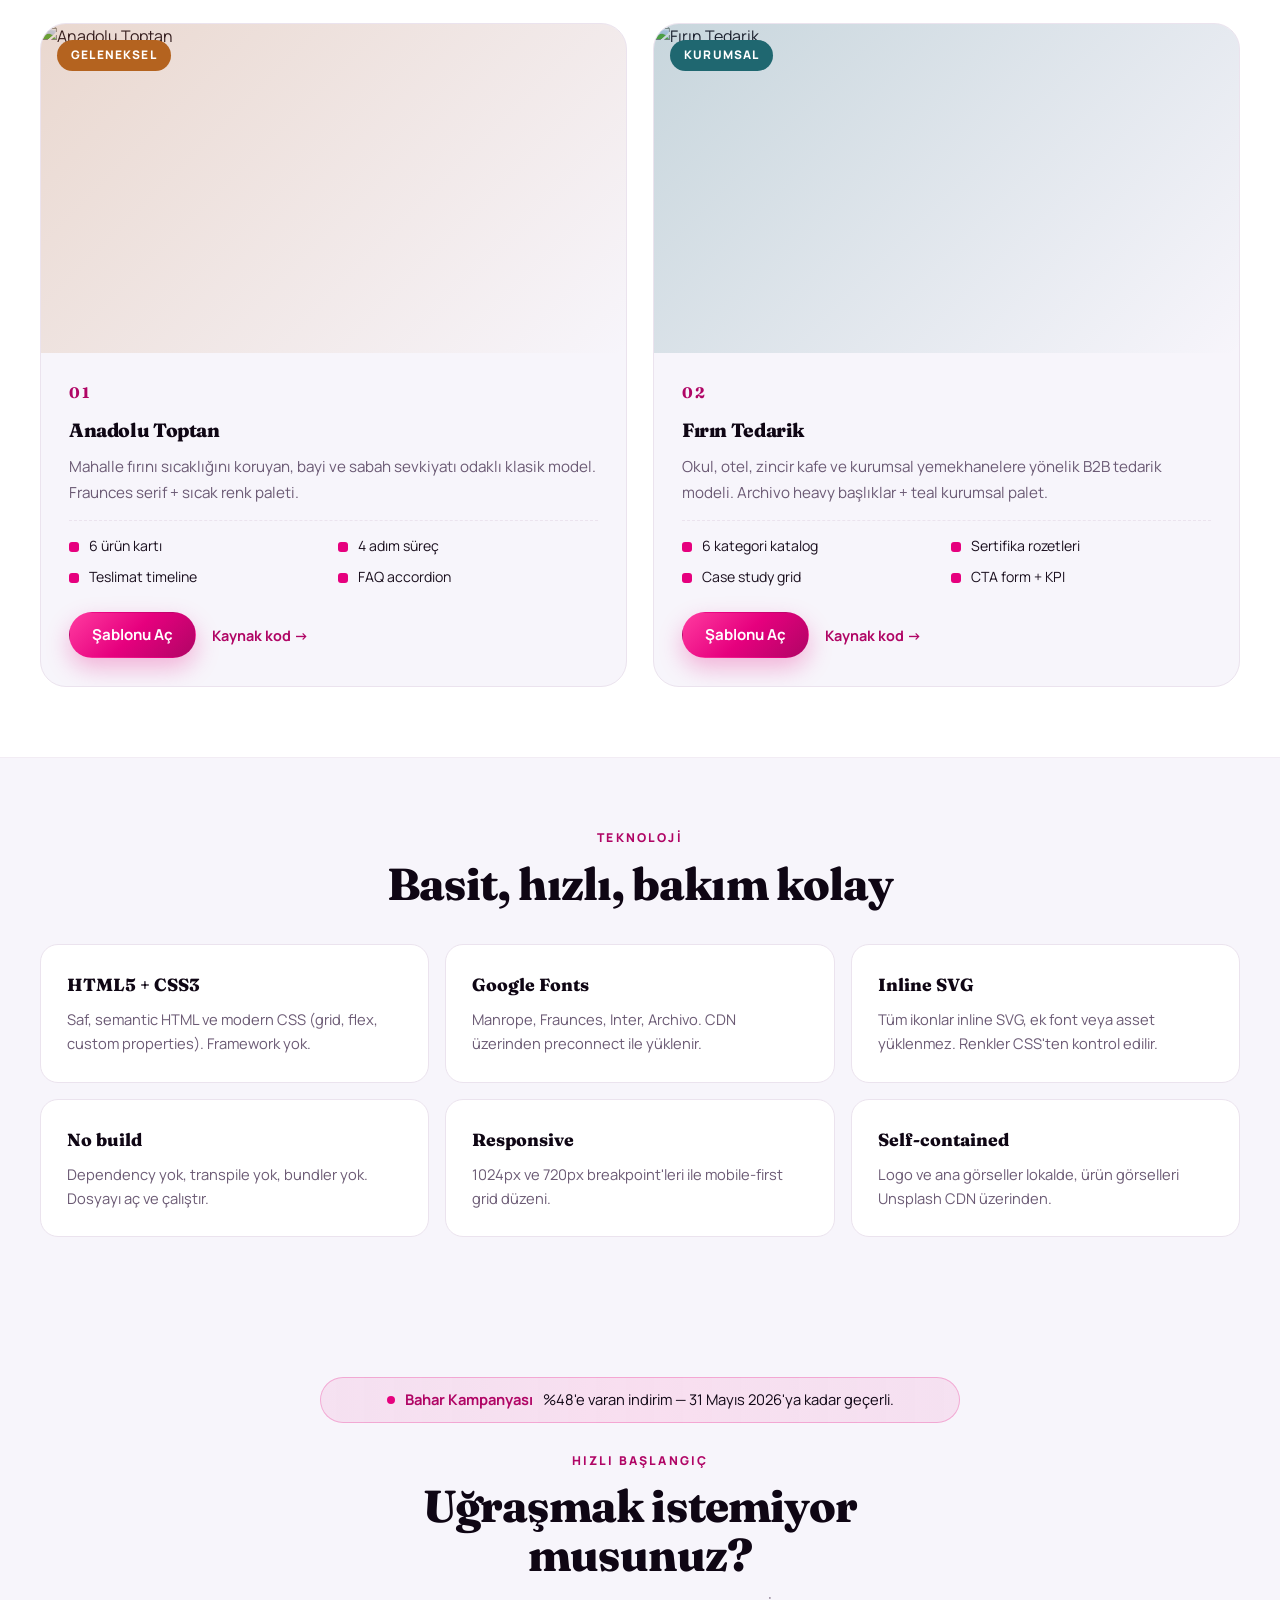
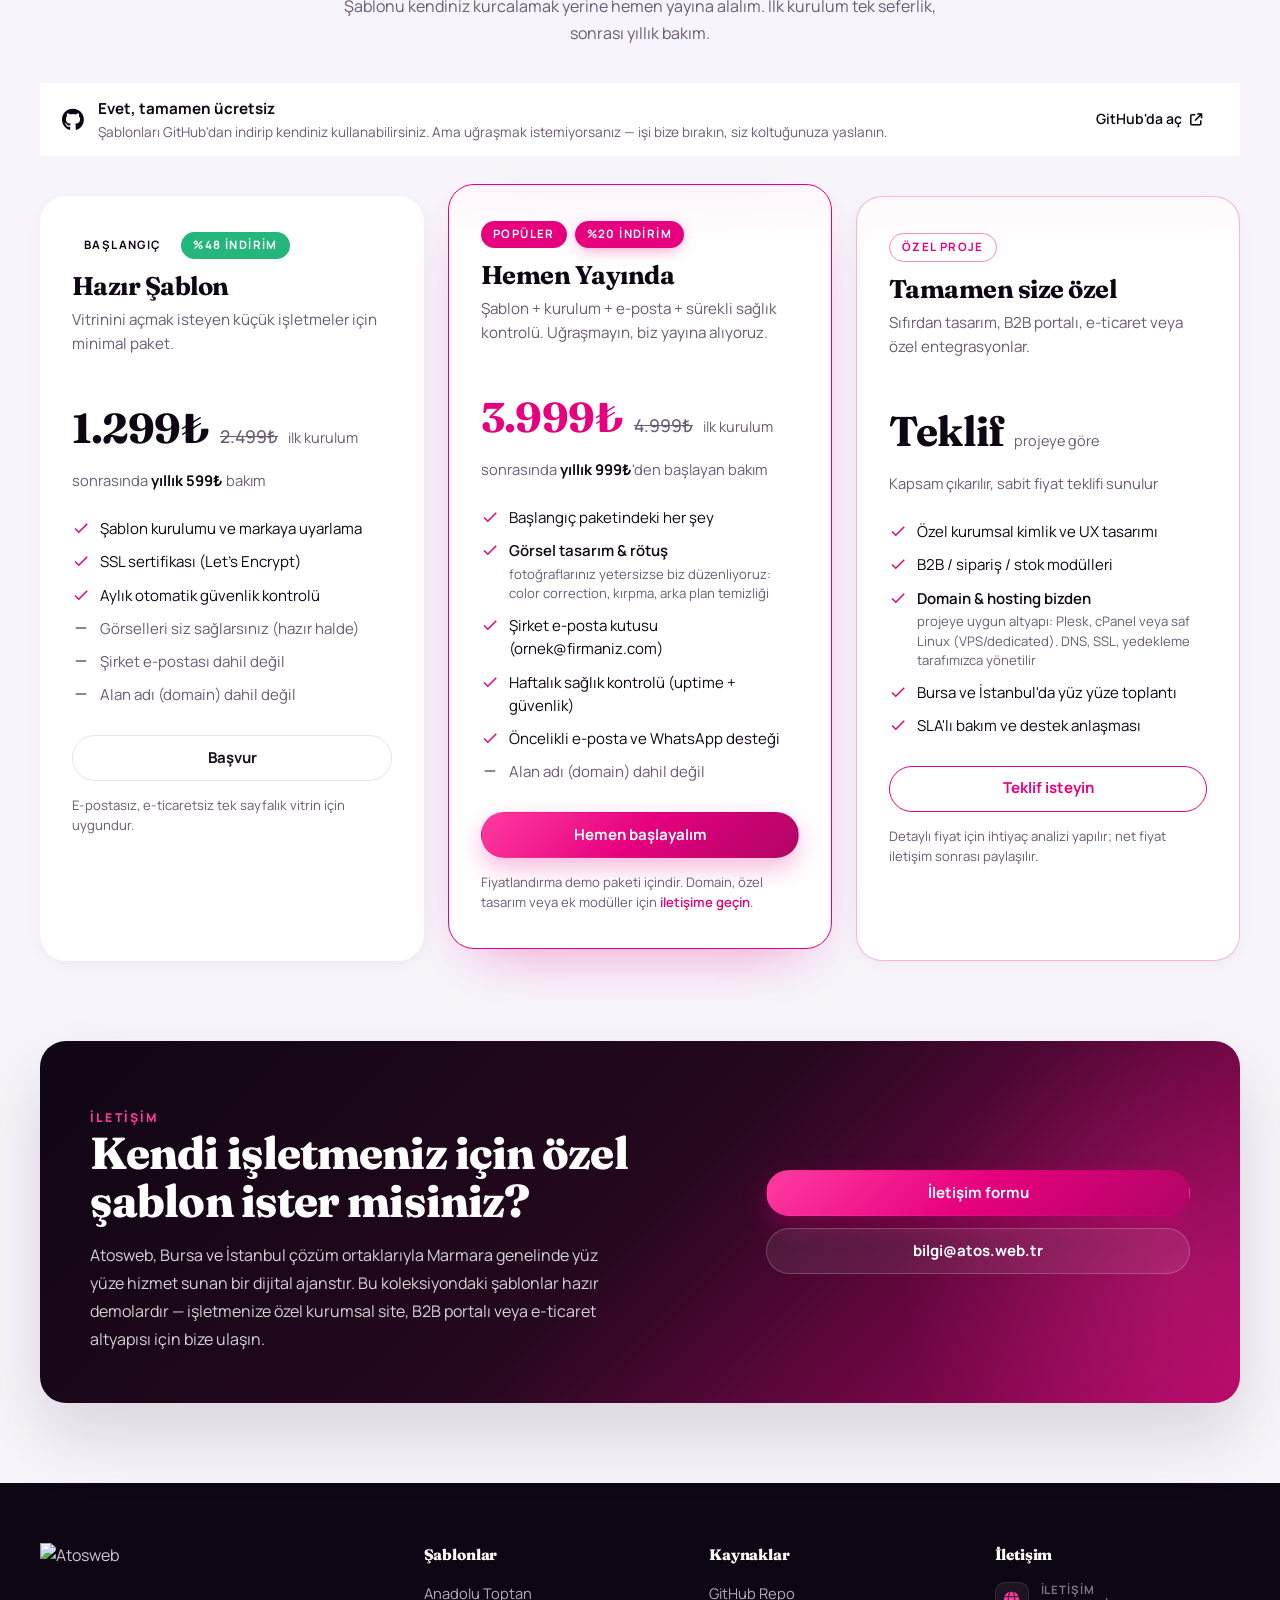
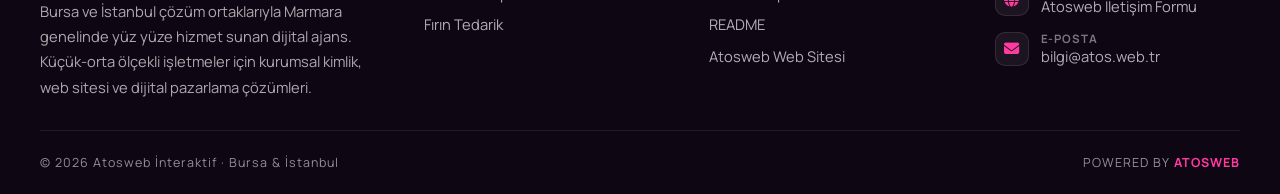
==== commit 80e91189: "Polish pricing section, footer contact, and positioning copy - Add free-tier bar between section hea" ====
--- a/index.html
+++ b/index.html
@@ -8,7 +8,7 @@
     <title>Atosweb Template Pack 1 — HTML Demo Koleksiyonu</title>
     <meta
       name="description"
-      content="Atosweb'in Bursa merkezli, İstanbul çözüm ortaklı ekibinin küçük-orta ölçekli işletmeler için hazırladığı HTML şablon koleksiyonu. Anadolu Toptan ve Fırın Tedarik demo sayfaları."
+      content="Atosweb'in Bursa ve İstanbul çözüm ortaklarıyla küçük-orta ölçekli işletmeler için hazırladığı HTML şablon koleksiyonu. Anadolu Toptan ve Fırın Tedarik demo sayfaları."
     />
     <link rel="preconnect" href="https://fonts.googleapis.com" />
     <link rel="preconnect" href="https://fonts.gstatic.com" crossorigin />
@@ -16,6 +16,7 @@
       href="https://fonts.googleapis.com/css2?family=Manrope:wght@400;500;600;700;800&family=Fraunces:ital,wght@0,700;0,800;1,600&display=swap"
       rel="stylesheet"
     />
+    <link rel="stylesheet" href="https://cdnjs.cloudflare.com/ajax/libs/font-awesome/6.5.1/css/all.min.css" />
     <link rel="stylesheet" href="assets/overview.css" />
   </head>
   <body>
@@ -23,7 +24,7 @@
       <div class="container utility-inner">
         <span>
           <svg viewBox="0 0 24 24" aria-hidden="true"><path d="M12 2a7 7 0 0 0-7 7c0 5.25 7 13 7 13s7-7.75 7-13a7 7 0 0 0-7-7Zm0 9.5A2.5 2.5 0 1 1 12 6.5a2.5 2.5 0 0 1 0 5Z" fill="currentColor"/></svg>
-          Bursa (merkez) · İstanbul (partner)
+          Bursa & İstanbul çözüm ortakları
         </span>
         <span>
           <a href="https://atos.web.tr" target="_blank" rel="noopener">atos.web.tr</a>
@@ -77,10 +78,11 @@
               </a>
             </div>
             <div class="hero-tags">
-              <span>Bursa lokalize</span>
-              <span>Responsive</span>
-              <span>No build</span>
-              <span>Self-contained</span>
+              <img src="https://img.shields.io/badge/HTML5-E34F26?style=flat&logo=html5&logoColor=white" alt="HTML5" />
+              <img src="https://img.shields.io/badge/CSS3-1572B6?style=flat&logo=css3&logoColor=white" alt="CSS3" />
+              <img src="https://img.shields.io/badge/Responsive-mobile%20first-2D8892?style=flat" alt="Responsive" />
+              <img src="https://img.shields.io/badge/Build-none-success?style=flat" alt="No build" />
+              <img src="https://img.shields.io/badge/Status-active-24b67b?style=flat" alt="Active" />
             </div>
           </div>
           <aside class="hero-panel">
@@ -265,6 +267,19 @@
               sonrası yıllık bakım.
             </p>
           </div>
+          <aside class="free-tier-bar">
+            <div class="free-tier-left">
+              <i class="fa-brands fa-github" aria-hidden="true"></i>
+              <div>
+                <strong>Evet, tamamen ücretsiz</strong>
+                <span>Şablonları GitHub'dan indirip kendiniz kullanabilirsiniz. Ama uğraşmak istemiyorsanız — işi bize bırakın, siz koltuğunuza yaslanın.</span>
+              </div>
+            </div>
+            <a href="https://github.com/altariann/atosweb-template-pack-1" target="_blank" rel="noopener" class="free-tier-cta">
+              GitHub'da aç
+              <i class="fa-solid fa-arrow-up-right-from-square" aria-hidden="true"></i>
+            </a>
+          </aside>
           <div class="pricing-grid three-col">
             <article class="pricing-card">
               <header>
@@ -395,7 +410,7 @@
                 </li>
                 <li>
                   <svg viewBox="0 0 24 24" aria-hidden="true"><path d="M9 16.2 4.8 12l-1.4 1.4L9 19 21 7l-1.4-1.4Z" fill="currentColor"/></svg>
-                  Bursa & İstanbul'da yüz yüze toplantı
+                  Bursa ve İstanbul'da yüz yüze toplantı
                 </li>
                 <li>
                   <svg viewBox="0 0 24 24" aria-hidden="true"><path d="M9 16.2 4.8 12l-1.4 1.4L9 19 21 7l-1.4-1.4Z" fill="currentColor"/></svg>
@@ -417,10 +432,10 @@
             <p class="eyebrow">İLETİŞİM</p>
             <h2>Kendi işletmeniz için özel şablon ister misiniz?</h2>
             <p>
-              Atosweb, Bursa merkezli bir dijital ajanstır; İstanbul'daki çözüm ortağımız
-              aracılığıyla Marmara genelinde yüz yüze hizmet sunuyoruz. Bu koleksiyondaki
-              şablonlar hazır demolardır — işletmenize özel kurumsal site, B2B portalı veya
-              e-ticaret altyapısı için bize ulaşın.
+              Atosweb, Bursa ve İstanbul çözüm ortaklarıyla Marmara genelinde yüz yüze
+              hizmet sunan bir dijital ajanstır. Bu koleksiyondaki şablonlar hazır demolardır —
+              işletmenize özel kurumsal site, B2B portalı veya e-ticaret altyapısı için bize
+              ulaşın.
             </p>
           </div>
           <div class="cta-actions">
@@ -435,7 +450,7 @@
       <div class="container footer-grid">
         <div>
           <img class="footer-logo" src="https://atos.web.tr/assets/images/logos/atosweb-2021-Logo-Beyaz.png" alt="Atosweb" />
-          <p>Bursa merkezli dijital ajans, İstanbul çözüm ortağıyla Marmara genelinde yüz yüze hizmet. Küçük-orta ölçekli işletmeler için kurumsal kimlik, web sitesi ve dijital pazarlama çözümleri.</p>
+          <p>Bursa ve İstanbul çözüm ortaklarıyla Marmara genelinde yüz yüze hizmet sunan dijital ajans. Küçük-orta ölçekli işletmeler için kurumsal kimlik, web sitesi ve dijital pazarlama çözümleri.</p>
         </div>
         <div>
           <strong>Şablonlar</strong>
@@ -450,9 +465,20 @@
         </div>
         <div>
           <strong>İletişim</strong>
-          <a href="https://atos.web.tr/iletisim" target="_blank" rel="noopener">atos.web.tr/iletisim</a>
-          <a href="mailto:bilgi@atos.web.tr">bilgi@atos.web.tr</a>
-          <p>Toptan fırın, bayi ağı ve B2B tedarik için özel projeler.</p>
+          <a href="https://atos.web.tr/iletisim" target="_blank" rel="noopener" class="footer-contact">
+            <i class="fa-solid fa-globe" aria-hidden="true"></i>
+            <span>
+              <em>İletişim</em>
+              Atosweb İletişim Formu
+            </span>
+          </a>
+          <a href="mailto:bilgi@atos.web.tr" class="footer-contact">
+            <i class="fa-solid fa-envelope" aria-hidden="true"></i>
+            <span>
+              <em>E-Posta</em>
+              bilgi@atos.web.tr
+            </span>
+          </a>
         </div>
       </div>
       <div class="container footer-bottom">
--- a/assets/overview.css
+++ b/assets/overview.css
@@ -288,6 +288,10 @@
   font-weight: 600;
   color: var(--muted);
 }
+.hero-tags img {
+  height: 22px;
+  border-radius: 4px;
+}
 
 /* Hero preview panel */
 .hero-panel {
@@ -601,6 +605,63 @@
   text-align: center;
 }
 .campaign-banner strong { color: var(--accent-dark); font-weight: 700; }
+.free-tier-bar {
+  display: flex;
+  align-items: center;
+  justify-content: space-between;
+  gap: 24px;
+  margin: 0 0 28px;
+  padding: 14px 22px;
+  background: var(--paper);
+  border: 1px dashed var(--border);
+  border-radius: var(--radius-md);
+  color: var(--ink);
+}
+.free-tier-left {
+  display: flex;
+  align-items: center;
+  gap: 14px;
+  flex: 1 1 auto;
+  min-width: 0;
+}
+.free-tier-left > i {
+  font-size: 1.4rem;
+  color: var(--ink);
+  flex-shrink: 0;
+}
+.free-tier-left strong {
+  display: block;
+  font-size: 0.95rem;
+  font-weight: 700;
+  color: var(--ink);
+}
+.free-tier-left span {
+  display: block;
+  font-size: 0.85rem;
+  color: var(--muted);
+  line-height: 1.5;
+}
+.free-tier-cta {
+  display: inline-flex;
+  align-items: center;
+  gap: 8px;
+  padding: 8px 16px;
+  background: transparent;
+  border: 1px solid var(--border);
+  border-radius: 999px;
+  color: var(--ink);
+  text-decoration: none;
+  font-size: 0.88rem;
+  font-weight: 600;
+  white-space: nowrap;
+  transition: background 0.2s, border-color 0.2s, color 0.2s;
+}
+.free-tier-cta:hover {
+  background: var(--ink);
+  color: #fff;
+  border-color: var(--ink);
+}
+.free-tier-cta i { font-size: 0.78rem; }
 .campaign-banner .pulse {
   width: 8px; height: 8px;
   border-radius: 50%;
@@ -912,6 +973,42 @@
   transition: color 0.2s;
 }
 .footer-grid a:hover { color: var(--accent-2); }
+.footer-grid a.footer-contact {
+  display: flex;
+  align-items: center;
+  gap: 12px;
+  margin-top: 14px;
+}
+.footer-grid a.footer-contact i {
+  width: 34px;
+  height: 34px;
+  display: inline-flex;
+  align-items: center;
+  justify-content: center;
+  background: rgba(255, 255, 255, 0.06);
+  border: 1px solid rgba(255, 255, 255, 0.1);
+  border-radius: 10px;
+  color: var(--accent-2);
+  font-size: 0.95rem;
+  transition: background 0.2s, border-color 0.2s;
+}
+.footer-grid a.footer-contact span {
+  display: flex;
+  flex-direction: column;
+  line-height: 1.35;
+}
+.footer-grid a.footer-contact em {
+  font-style: normal;
+  font-size: 0.72rem;
+  letter-spacing: 0.08em;
+  text-transform: uppercase;
+  color: rgba(255, 255, 255, 0.45);
+  font-weight: 700;
+}
+.footer-grid a.footer-contact:hover i {
+  background: rgba(230, 0, 126, 0.15);
+  border-color: rgba(230, 0, 126, 0.35);
+}
 .footer-bottom {
   display: flex;
   justify-content: space-between;
@@ -962,4 +1059,6 @@
   .intro-section, .templates, .stack-section, .pricing-section { padding: 48px 0; }
   .pricing-card { padding: 28px 22px; }
   .pricing-card .price .amount { font-size: 2.2rem; }
-}
+  .free-tier-bar { flex-direction: column; align-items: flex-start; gap: 14px; }
+  .free-tier-cta { align-self: stretch; justify-content: center; }
+}
